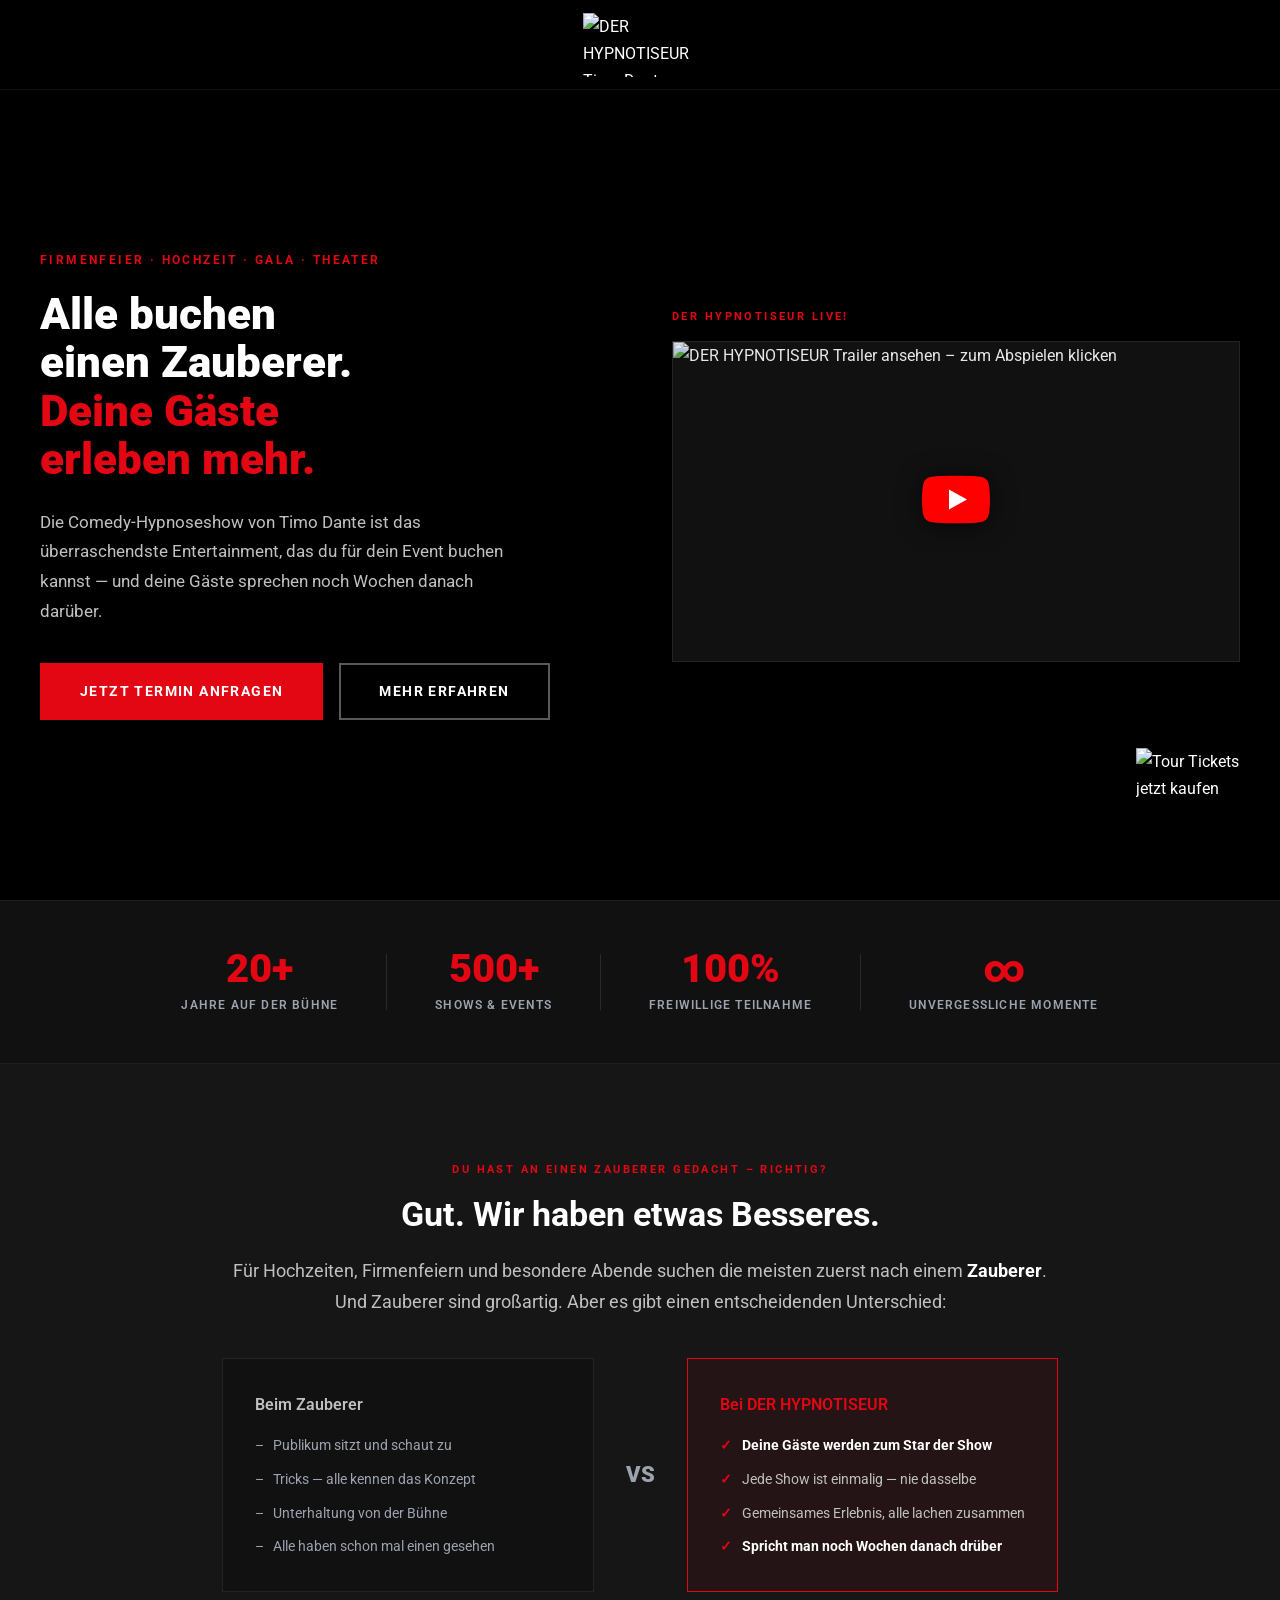
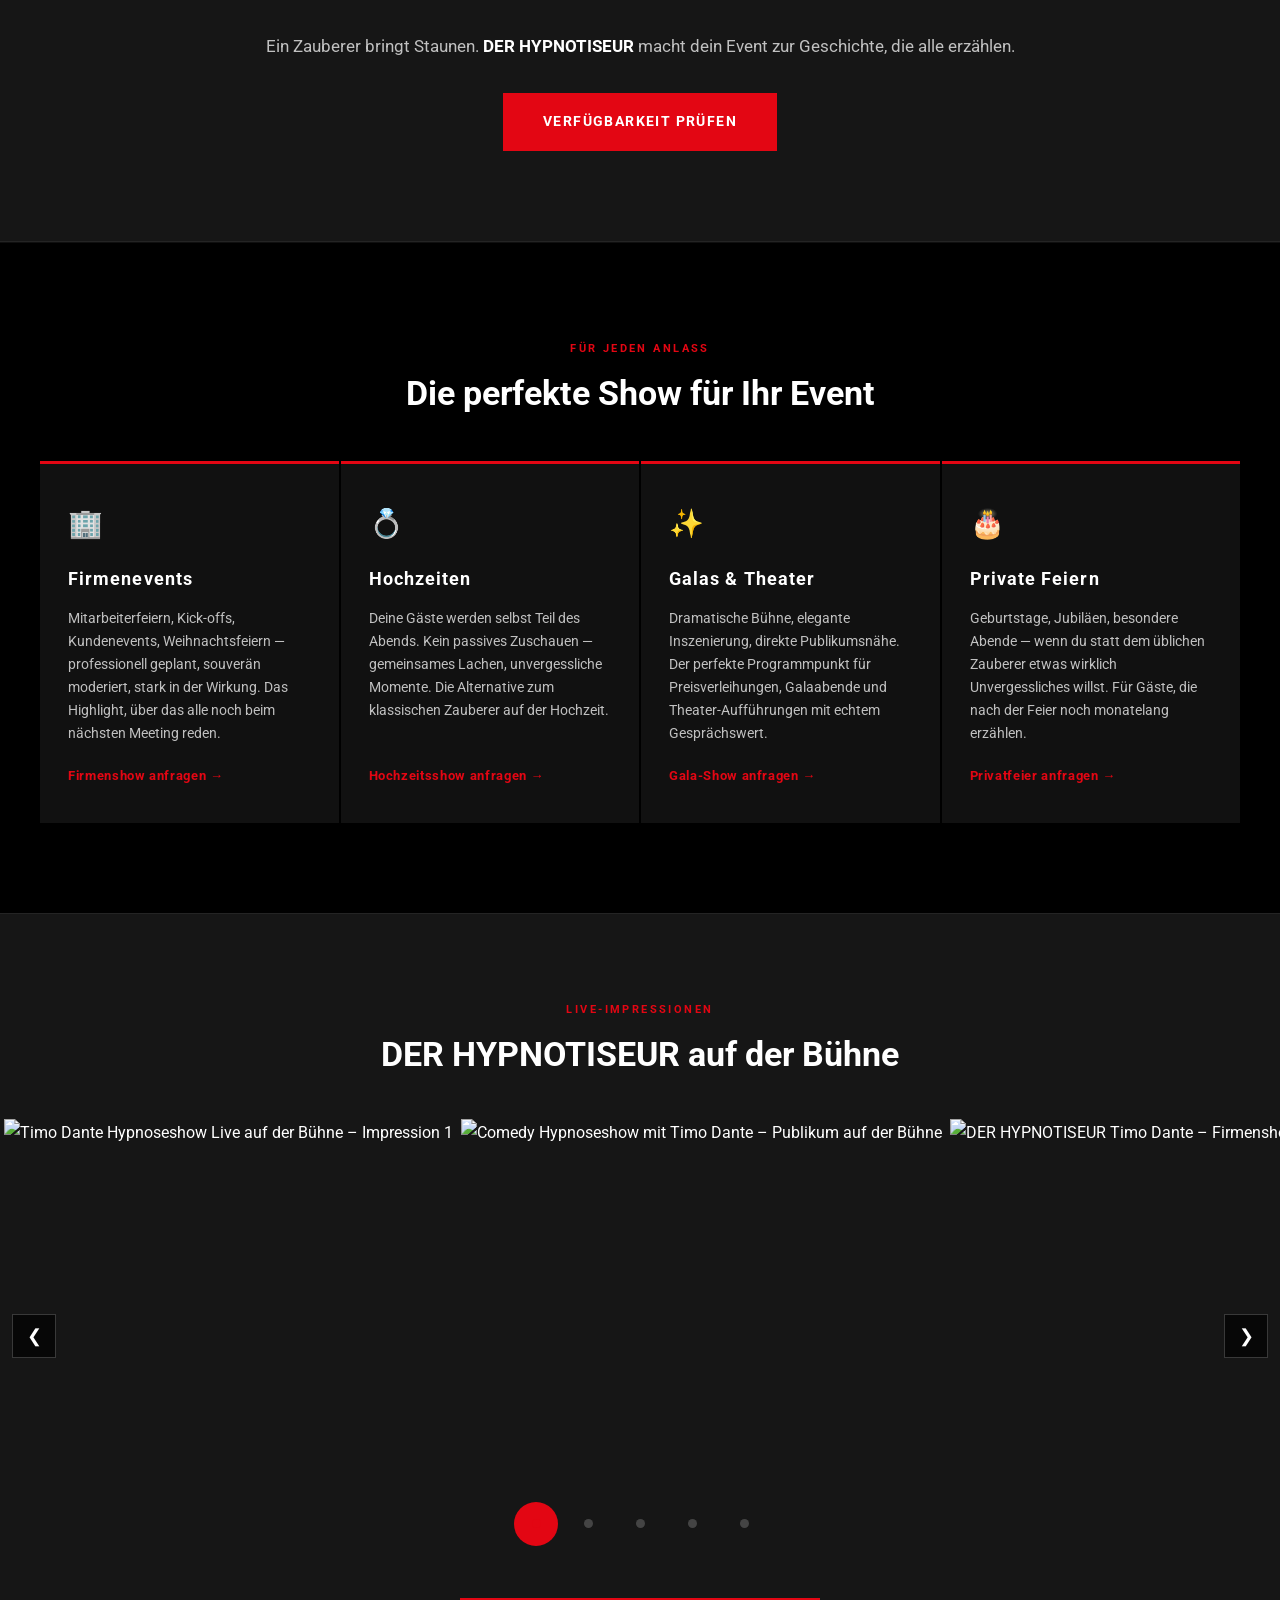
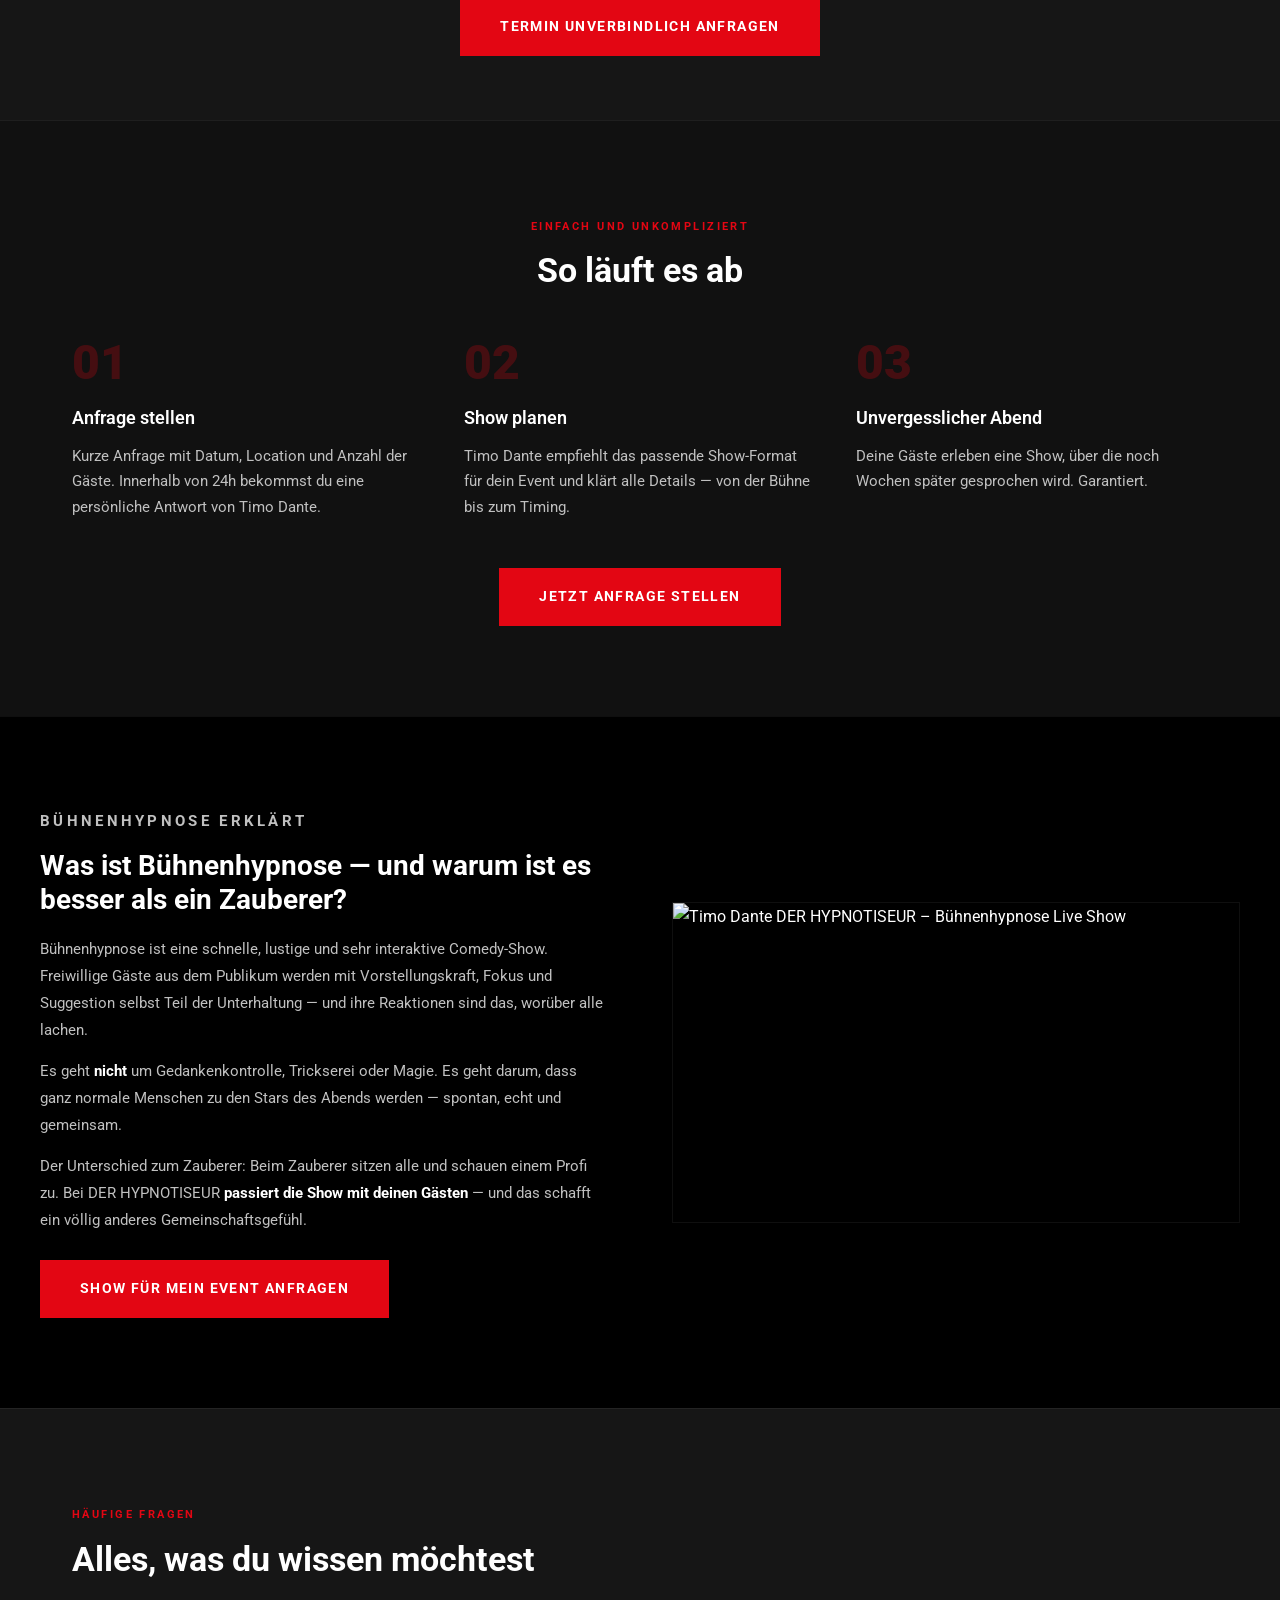
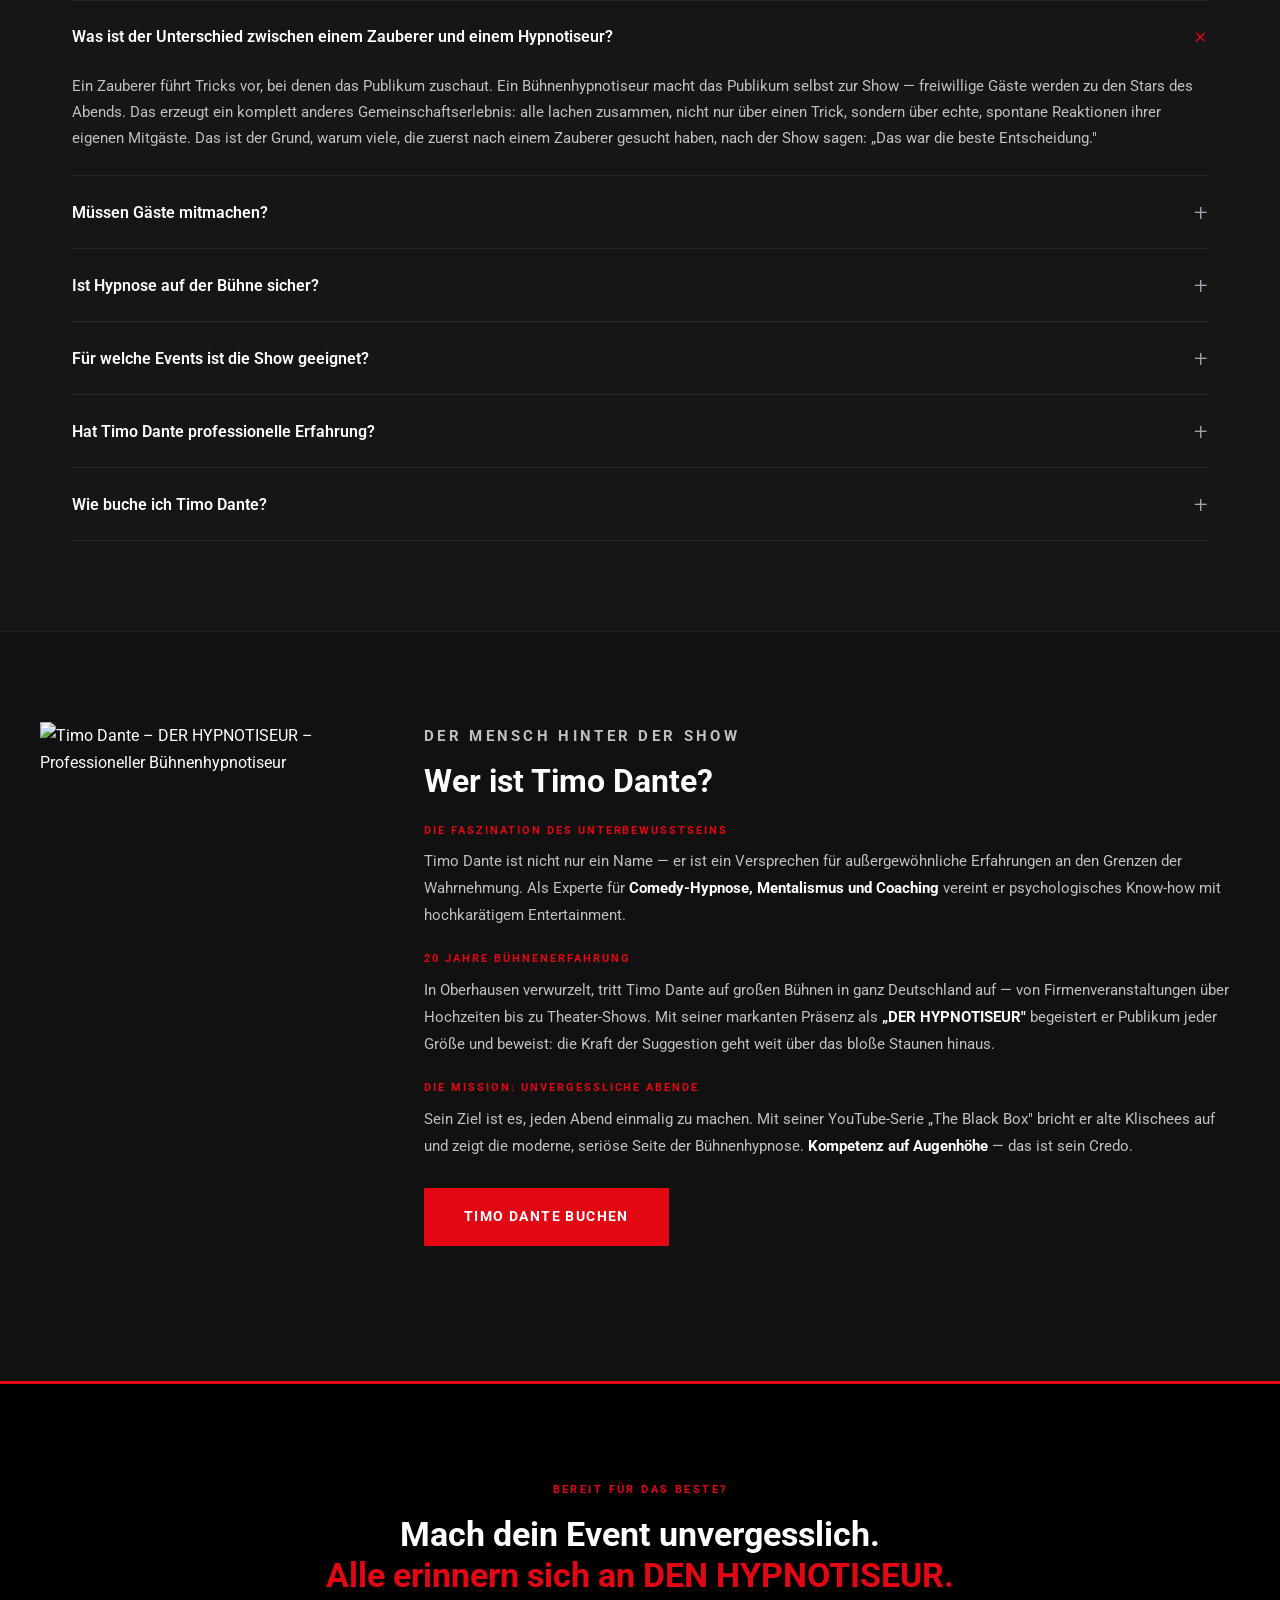
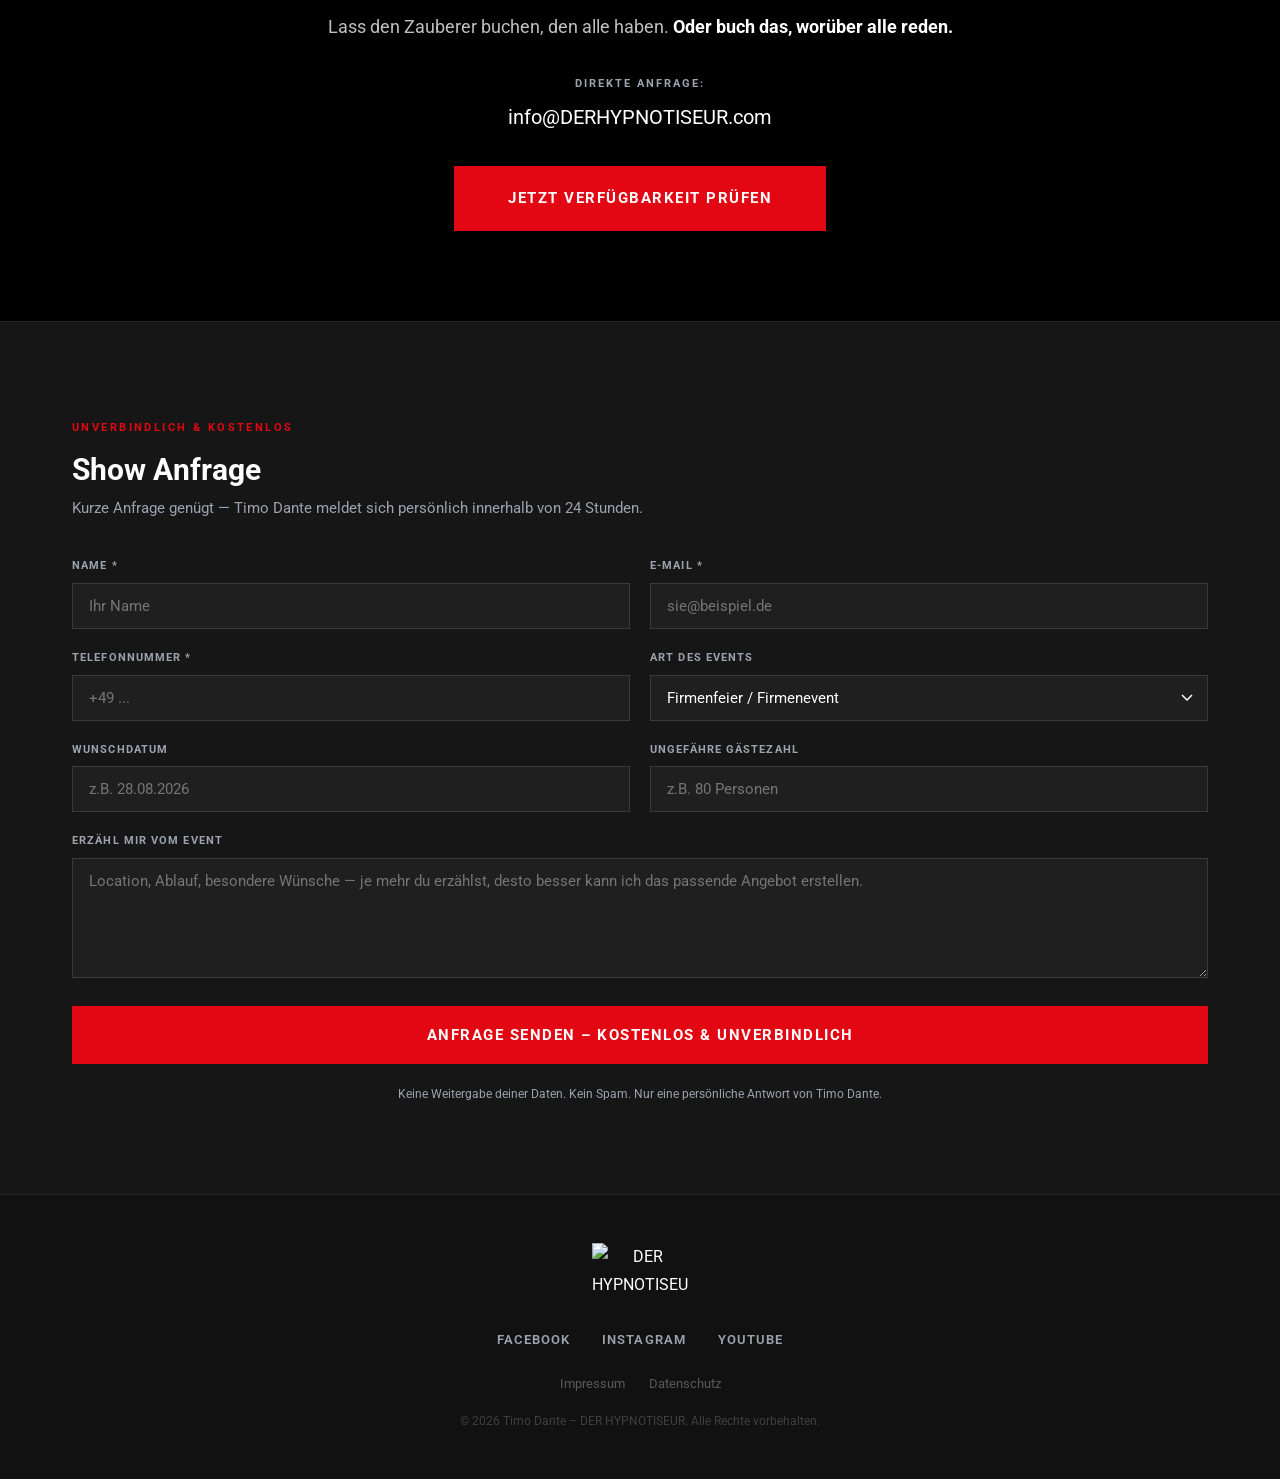
==== index.html @ 72d50819 "PageSpeed: YouTube-Facade, Cache-Headers, Preload LCP-Image - YouTube iframe ersetzt durch Thumbnail" ====
<!DOCTYPE html>
<html lang="de">
<head>
  <meta charset="UTF-8">
  <meta name="viewport" content="width=device-width, initial-scale=1.0">

  <!-- SEO Meta Tags -->
  <title>Zauberer für Firmenfeier & Hochzeit? Erlebe mehr | DER HYPNOTISEUR Timo Dante</title>
  <meta name="description" content="Du suchst einen Zauberer für Firmenfeier, Hochzeit oder Gala? Entdecke die unvergesslichere Alternative: Timo Dante – DER HYPNOTISEUR. Comedy-Hypnoseshow, bei der deine Gäste selbst zum Star werden. Jetzt Termin anfragen!">
  <meta name="keywords" content="Zauberer Firmenfeier, Zauberer Hochzeit, Zauberer buchen, Zauberer NRW, Zauberer Oberhausen, Hypnotiseur buchen, Hypnoseshow, Showkünstler Firmenfeier, Unterhaltung Hochzeit, Comedian Hypnose, Timo Dante, DER HYPNOTISEUR">
  <meta name="robots" content="index, follow">
  <link rel="canonical" href="https://www.derhypnotiseur.com/">

  <!-- Open Graph -->
  <meta property="og:type" content="website">
  <meta property="og:title" content="Du suchst einen Zauberer? Erlebe DEN HYPNOTISEUR | Timo Dante">
  <meta property="og:description" content="Comedy-Hypnoseshow für Firmenevents, Hochzeiten & Galas. Deine Gäste werden zum Star. Jetzt Verfügbarkeit prüfen.">
  <meta property="og:url" content="https://www.derhypnotiseur.com/">
  <meta property="og:image" content="https://derhypnotiseur.com/wp-content/uploads/2026/05/DE_Pressefoto_Querformat_Motiv-03-Credit-_-Michelle-Glorius-1024x576.png">

  <!-- Preload kritische Ressourcen -->
  <link rel="preload" as="image" href="https://derhypnotiseur.com/wp-content/uploads/2026/05/DER-HYPNOTISEUR-NEW-LOGO-2026-300x169.png" fetchpriority="high">
  <link rel="preload" as="image" href="https://img.youtube.com/vi/yMNJNl7Pdgk/maxresdefault.jpg">
  <link rel="dns-prefetch" href="https://img.youtube.com">
  <link rel="dns-prefetch" href="https://derhypnotiseur.com">

  <!-- Fonts: nicht-blockierend laden -->
  <link rel="preconnect" href="https://fonts.googleapis.com">
  <link rel="preconnect" href="https://fonts.gstatic.com" crossorigin>
  <link rel="preload" as="style" href="https://fonts.googleapis.com/css2?family=Roboto:wght@300;400;600;700;900&display=swap" onload="this.onload=null;this.rel='stylesheet'">
  <noscript><link rel="stylesheet" href="https://fonts.googleapis.com/css2?family=Roboto:wght@300;400;600;700;900&display=swap"></noscript>

  <link rel="stylesheet" href="style.css">

  <!-- Structured Data: PerformingArtist + EntertainmentBusiness -->
  <script type="application/ld+json">
  {
    "@context": "https://schema.org",
    "@type": ["PerformingArtist", "EntertainmentBusiness"],
    "name": "Timo Dante – DER HYPNOTISEUR",
    "alternateName": ["DER HYPNOTISEUR", "Timo Dante"],
    "description": "Professioneller Bühnenhypnotiseur und Comedy-Hypnoseshow-Künstler für Firmenfeiern, Hochzeiten, Galas und Theaterauftritte. Die unterhaltsame Alternative zum klassischen Zauberer.",
    "url": "https://www.derhypnotiseur.com",
    "telephone": "",
    "email": "info@derhypnotiseur.com",
    "address": {
      "@type": "PostalAddress",
      "addressLocality": "Oberhausen",
      "addressRegion": "NRW",
      "addressCountry": "DE"
    },
    "areaServed": "DE",
    "sameAs": [
      "https://www.instagram.com/derhypnotiseur_official",
      "https://www.youtube.com/@derhypnotiseur",
      "https://www.facebook.com/share/1GYNEXUfMU/"
    ],
    "hasOfferCatalog": {
      "@type": "OfferCatalog",
      "name": "Hypnoseshow-Angebote",
      "itemListElement": [
        {"@type": "Offer", "itemOffered": {"@type": "Service", "name": "Hypnoseshow Firmenfeier"}},
        {"@type": "Offer", "itemOffered": {"@type": "Service", "name": "Hypnoseshow Hochzeit"}},
        {"@type": "Offer", "itemOffered": {"@type": "Service", "name": "Hypnoseshow Gala"}},
        {"@type": "Offer", "itemOffered": {"@type": "Service", "name": "Theater Hypnoseshow"}}
      ]
    }
  }
  </script>
</head>
<body>

  <!-- Tour Ticket Ecke (fest verankert) -->
  <a href="http://comedyhypnoseshow.de" target="_blank" rel="noopener" class="tour-ticket-link" aria-label="Tour Tickets kaufen">
    <img src="https://derhypnotiseur.com/wp-content/uploads/2026/05/DER-HYPNOTISEUR-NEW-LOGO-2026-3-1024x576.png" alt="Tour Tickets jetzt kaufen" class="tour-ticket-img" width="120" height="68">
  </a>

  <!-- NAVIGATION -->
  <nav id="navbar">
    <div class="nav-inner">
      <a href="/" class="nav-logo-link" aria-label="DER HYPNOTISEUR – Startseite">
        <img src="https://derhypnotiseur.com/wp-content/uploads/2026/05/DER-HYPNOTISEUR-NEW-LOGO-2026-300x169.png" alt="DER HYPNOTISEUR Timo Dante Logo" class="nav-logo" width="300" height="169" fetchpriority="high">
      </a>
    </div>
  </nav>

  <main>
  <!-- ============================================================
       HERO: Text links, Video rechts
  ============================================================ -->
  <section id="hero" aria-label="Willkommen">
    <div class="hero-inner">
      <div class="hero-text-col">
        <p class="hero-eyebrow">Firmenfeier · Hochzeit · Gala · Theater</p>
        <h1>Alle buchen<br>einen Zauberer.<br><span class="red">Deine Gäste<br>erleben mehr.</span></h1>
        <p class="hero-text">Die Comedy-Hypnoseshow von Timo Dante ist das überraschendste Entertainment, das du für dein Event buchen kannst — und deine Gäste sprechen noch Wochen danach darüber.</p>
        <div class="hero-ctas">
          <a href="#formular" class="btn btn-primary">Jetzt Termin anfragen</a>
          <a href="#warum" class="btn btn-ghost">Mehr erfahren</a>
        </div>
      </div>
      <div class="hero-video-col">
        <p class="section-label">DER HYPNOTISEUR LIVE!</p>
        <div class="video-wrapper yt-facade" data-videoid="yMNJNl7Pdgk">
          <img
            src="https://img.youtube.com/vi/yMNJNl7Pdgk/maxresdefault.jpg"
            alt="DER HYPNOTISEUR Trailer ansehen – zum Abspielen klicken"
            width="1280" height="720"
            loading="eager"
            fetchpriority="high"
          >
          <button class="yt-play-btn" aria-label="Video abspielen">
            <svg viewBox="0 0 68 48" width="68" height="48" aria-hidden="true"><path d="M66.5 7.7c-.8-2.9-3.2-5.2-6.1-5.9C55.1 0 34 0 34 0S12.9 0 7.6 1.8C4.7 2.6 2.3 4.9 1.5 7.7 0 13 0 24 0 24s0 11 1.5 16.3c.8 2.9 3.2 5.2 6.1 5.9C12.9 48 34 48 34 48s21.1 0 26.4-1.8c2.9-.8 5.2-3.1 6.1-5.9C68 35 68 24 68 24s0-11-1.5-16.3z" fill="red"/><path d="M45 24 27 14v20" fill="white"/></svg>
          </button>
        </div>
      </div>
    </div>
  </section>

  <!-- ============================================================
       STATS BAR
  ============================================================ -->
  <section id="stats" aria-label="Erfahrung">
    <div class="stats-inner">
      <div class="stat">
        <span class="stat-number">20+</span>
        <span class="stat-label">Jahre auf der Bühne</span>
      </div>
      <div class="stat-divider"></div>
      <div class="stat">
        <span class="stat-number">500+</span>
        <span class="stat-label">Shows &amp; Events</span>
      </div>
      <div class="stat-divider"></div>
      <div class="stat">
        <span class="stat-number">100%</span>
        <span class="stat-label">Freiwillige Teilnahme</span>
      </div>
      <div class="stat-divider"></div>
      <div class="stat">
        <span class="stat-number">∞</span>
        <span class="stat-label">Unvergessliche Momente</span>
      </div>
    </div>
  </section>

  <!-- ============================================================
       DIE PIVOT-SEKTION: Zauberer → Hypnotiseur
  ============================================================ -->
  <section id="warum" aria-labelledby="warum-heading">
    <div class="section-inner text-center">
      <p class="section-label">Du hast an einen Zauberer gedacht – richtig?</p>
      <h2 id="warum-heading">Gut. Wir haben etwas Besseres.</h2>
      <p class="lead">Für Hochzeiten, Firmenfeiern und besondere Abende suchen die meisten zuerst nach einem <strong>Zauberer</strong>. Und Zauberer sind großartig. Aber es gibt einen entscheidenden Unterschied:</p>

      <div class="compare-grid">
        <div class="compare-card compare-other">
          <h3>Beim Zauberer</h3>
          <ul>
            <li>Publikum sitzt und schaut zu</li>
            <li>Tricks — alle kennen das Konzept</li>
            <li>Unterhaltung von der Bühne</li>
            <li>Alle haben schon mal einen gesehen</li>
          </ul>
        </div>
        <div class="compare-vs">VS</div>
        <div class="compare-card compare-us">
          <h3>Bei DER HYPNOTISEUR</h3>
          <ul>
            <li><strong>Deine Gäste werden zum Star der Show</strong></li>
            <li>Jede Show ist einmalig — nie dasselbe</li>
            <li>Gemeinsames Erlebnis, alle lachen zusammen</li>
            <li><strong>Spricht man noch Wochen danach drüber</strong></li>
          </ul>
        </div>
      </div>

      <p class="compare-closing">Ein Zauberer bringt Staunen. <strong>DER HYPNOTISEUR</strong> macht dein Event zur Geschichte, die alle erzählen.</p>
      <a href="#formular" class="btn btn-primary">Verfügbarkeit prüfen</a>
    </div>
  </section>

  <!-- ============================================================
       EVENT TYPES
  ============================================================ -->
  <section id="events" aria-label="Veranstaltungsarten">
    <div class="events-header text-center">
      <p class="section-label">Für jeden Anlass</p>
      <h2>Die perfekte Show für Ihr Event</h2>
    </div>
    <div class="events-grid">
      <div class="event-card">
        <div class="event-icon">🏢</div>
        <h3>Firmenevents</h3>
        <p>Mitarbeiterfeiern, Kick-offs, Kundenevents, Weihnachtsfeiern — professionell geplant, souverän moderiert, stark in der Wirkung. Das Highlight, über das alle noch beim nächsten Meeting reden.</p>
        <a href="#formular" class="event-cta">Firmenshow anfragen →</a>
      </div>
      <div class="event-card">
        <div class="event-icon">💍</div>
        <h3>Hochzeiten</h3>
        <p>Deine Gäste werden selbst Teil des Abends. Kein passives Zuschauen — gemeinsames Lachen, unvergessliche Momente. Die Alternative zum klassischen Zauberer auf der Hochzeit.</p>
        <a href="#formular" class="event-cta">Hochzeitsshow anfragen →</a>
      </div>
      <div class="event-card">
        <div class="event-icon">✨</div>
        <h3>Galas &amp; Theater</h3>
        <p>Dramatische Bühne, elegante Inszenierung, direkte Publikumsnähe. Der perfekte Programmpunkt für Preisverleihungen, Galaabende und Theater-Aufführungen mit echtem Gesprächswert.</p>
        <a href="#formular" class="event-cta">Gala-Show anfragen →</a>
      </div>
      <div class="event-card">
        <div class="event-icon">🎂</div>
        <h3>Private Feiern</h3>
        <p>Geburtstage, Jubiläen, besondere Abende — wenn du statt dem üblichen Zauberer etwas wirklich Unvergessliches willst. Für Gäste, die nach der Feier noch monatelang erzählen.</p>
        <a href="#formular" class="event-cta">Privatfeier anfragen →</a>
      </div>
    </div>
  </section>

  <!-- ============================================================
       GALLERY CAROUSEL
  ============================================================ -->
  <section id="gallery" aria-label="Impressionen">
    <div class="gallery-header text-center">
      <p class="section-label">Live-Impressionen</p>
      <h2>DER HYPNOTISEUR auf der Bühne</h2>
    </div>
    <div class="carousel" role="region" aria-label="Bild Karussell">
      <div class="carousel-track-wrapper">
        <div class="carousel-track">
          <div class="carousel-slide"><img src="https://derhypnotiseur.com/wp-content/uploads/2026/05/1-300x224.png" alt="Timo Dante Hypnoseshow Live auf der Bühne – Impression 1" loading="lazy" width="300" height="224"></div>
          <div class="carousel-slide"><img src="https://derhypnotiseur.com/wp-content/uploads/2026/05/2-300x224.png" alt="Comedy Hypnoseshow mit Timo Dante – Publikum auf der Bühne" loading="lazy" width="300" height="224"></div>
          <div class="carousel-slide"><img src="https://derhypnotiseur.com/wp-content/uploads/2026/05/3-300x224.png" alt="DER HYPNOTISEUR Timo Dante – Firmenshow Live" loading="lazy" width="300" height="224"></div>
          <div class="carousel-slide"><img src="https://derhypnotiseur.com/wp-content/uploads/2026/05/4-300x224.png" alt="Hypnoseshow Publikumsreaktion – Gäste als Stars" loading="lazy" width="300" height="224"></div>
          <div class="carousel-slide"><img src="https://derhypnotiseur.com/wp-content/uploads/2026/05/5-300x224.png" alt="Timo Dante Bühnenhypnose – Comedy Entertainment" loading="lazy" width="300" height="224"></div>
        </div>
      </div>
      <button class="carousel-btn prev" aria-label="Vorheriges Bild">&#10094;</button>
      <button class="carousel-btn next" aria-label="Nächstes Bild">&#10095;</button>
      <div class="carousel-dots" role="tablist">
        <button class="dot active" role="tab" aria-label="Bild 1"></button>
        <button class="dot" role="tab" aria-label="Bild 2"></button>
        <button class="dot" role="tab" aria-label="Bild 3"></button>
        <button class="dot" role="tab" aria-label="Bild 4"></button>
        <button class="dot" role="tab" aria-label="Bild 5"></button>
      </div>
    </div>
    <div class="section-cta">
      <a href="#formular" class="btn btn-primary">Termin unverbindlich anfragen</a>
    </div>
  </section>

  <!-- ============================================================
       WIE ES FUNKTIONIERT
  ============================================================ -->
  <section id="ablauf" aria-labelledby="ablauf-heading">
    <div class="section-inner text-center">
      <p class="section-label">Einfach und unkompliziert</p>
      <h2 id="ablauf-heading">So läuft es ab</h2>
      <div class="steps-grid">
        <div class="step">
          <div class="step-number">01</div>
          <h3>Anfrage stellen</h3>
          <p>Kurze Anfrage mit Datum, Location und Anzahl der Gäste. Innerhalb von 24h bekommst du eine persönliche Antwort von Timo Dante.</p>
        </div>
        <div class="step">
          <div class="step-number">02</div>
          <h3>Show planen</h3>
          <p>Timo Dante empfiehlt das passende Show-Format für dein Event und klärt alle Details — von der Bühne bis zum Timing.</p>
        </div>
        <div class="step">
          <div class="step-number">03</div>
          <h3>Unvergesslicher Abend</h3>
          <p>Deine Gäste erleben eine Show, über die noch Wochen später gesprochen wird. Garantiert.</p>
        </div>
      </div>
      <a href="#formular" class="btn btn-primary">Jetzt Anfrage stellen</a>
    </div>
  </section>

  <!-- ============================================================
       WAS IST BÜHNENHYPNOSE
  ============================================================ -->
  <section id="was-ist" aria-labelledby="was-ist-heading">
    <div class="was-ist-inner">
      <div class="was-ist-text">
        <p class="section-label">Bühnenhypnose erklärt</p>
        <h2 id="was-ist-heading">Was ist Bühnenhypnose — und warum ist es besser als ein Zauberer?</h2>
        <p>Bühnenhypnose ist eine schnelle, lustige und sehr interaktive Comedy-Show. Freiwillige Gäste aus dem Publikum werden mit Vorstellungskraft, Fokus und Suggestion selbst Teil der Unterhaltung — und ihre Reaktionen sind das, worüber alle lachen.</p>
        <p>Es geht <strong>nicht</strong> um Gedankenkontrolle, Trickserei oder Magie. Es geht darum, dass ganz normale Menschen zu den Stars des Abends werden — spontan, echt und gemeinsam.</p>
        <p>Der Unterschied zum Zauberer: Beim Zauberer sitzen alle und schauen einem Profi zu. Bei DER HYPNOTISEUR <strong>passiert die Show mit deinen Gästen</strong> — und das schafft ein völlig anderes Gemeinschaftsgefühl.</p>
        <a href="#formular" class="btn btn-primary">Show für mein Event anfragen</a>
      </div>
      <div class="was-ist-image">
        <img
          src="https://derhypnotiseur.com/wp-content/uploads/2026/05/DE_Pressefoto_Querformat_Motiv-03-Credit-_-Michelle-Glorius-1024x576.png"
          alt="Timo Dante DER HYPNOTISEUR – Bühnenhypnose Live Show"
          loading="lazy"
          width="1024" height="576"
        >
      </div>
    </div>
  </section>

  <!-- ============================================================
       FAQ
  ============================================================ -->
  <section id="faq" aria-labelledby="faq-heading">
    <div class="section-inner">
      <p class="section-label">Häufige Fragen</p>
      <h2 id="faq-heading">Alles, was du wissen möchtest</h2>
      <div class="accordion" role="list">

        <div class="accordion-item" role="listitem" itemscope itemprop="mainEntity" itemtype="https://schema.org/Question">
          <button class="accordion-trigger" aria-expanded="true" itemprop="name">
            <span>Was ist der Unterschied zwischen einem Zauberer und einem Hypnotiseur?</span>
            <span class="accordion-icon">+</span>
          </button>
          <div class="accordion-content open" itemscope itemprop="acceptedAnswer" itemtype="https://schema.org/Answer">
            <p itemprop="text">Ein Zauberer führt Tricks vor, bei denen das Publikum zuschaut. Ein Bühnenhypnotiseur macht das Publikum selbst zur Show — freiwillige Gäste werden zu den Stars des Abends. Das erzeugt ein komplett anderes Gemeinschaftserlebnis: alle lachen zusammen, nicht nur über einen Trick, sondern über echte, spontane Reaktionen ihrer eigenen Mitgäste. Das ist der Grund, warum viele, die zuerst nach einem Zauberer gesucht haben, nach der Show sagen: „Das war die beste Entscheidung."</p>
          </div>
        </div>

        <div class="accordion-item" role="listitem" itemscope itemprop="mainEntity" itemtype="https://schema.org/Question">
          <button class="accordion-trigger" aria-expanded="false" itemprop="name">
            <span>Müssen Gäste mitmachen?</span>
            <span class="accordion-icon">+</span>
          </button>
          <div class="accordion-content" itemscope itemprop="acceptedAnswer" itemtype="https://schema.org/Answer">
            <p itemprop="text">Nein. Die Teilnahme ist immer freiwillig. Gäste können die Show entspannt von ihren Plätzen genießen — nur wer wirklich möchte, kommt auf die Bühne. Niemand wird gezwungen oder bloßgestellt. Timo Dantes Ansatz basiert auf Einverständnis, Vertrauen und gutmütigem Humor.</p>
          </div>
        </div>

        <div class="accordion-item" role="listitem" itemscope itemprop="mainEntity" itemtype="https://schema.org/Question">
          <button class="accordion-trigger" aria-expanded="false" itemprop="name">
            <span>Ist Hypnose auf der Bühne sicher?</span>
            <span class="accordion-icon">+</span>
          </button>
          <div class="accordion-content" itemscope itemprop="acceptedAnswer" itemtype="https://schema.org/Answer">
            <p itemprop="text">Ja. Bühnenhypnose ist kein Instrument zur Gedankenkontrolle. Niemand macht etwas, das seinen Werten widerspricht. Timo Dante arbeitet seit über zwei Jahrzehnten professionell in diesem Bereich und ist Teil internationaler Bühnenhypnose-Netzwerke. Die Show ist zu 100 % auf Spaß, Sicherheit und positive Erlebnisse ausgerichtet.</p>
          </div>
        </div>

        <div class="accordion-item" role="listitem" itemscope itemprop="mainEntity" itemtype="https://schema.org/Question">
          <button class="accordion-trigger" aria-expanded="false" itemprop="name">
            <span>Für welche Events ist die Show geeignet?</span>
            <span class="accordion-icon">+</span>
          </button>
          <div class="accordion-content" itemscope itemprop="acceptedAnswer" itemtype="https://schema.org/Answer">
            <p itemprop="text">Die Comedy-Hypnoseshow eignet sich für Firmenfeiern, Weihnachtsfeiern, Kick-offs, Hochzeiten, Geburtstage, Galas, Preisverleihungen und Theateraufführungen. Überall dort, wo du statt einem klassischen Zauberer etwas wirklich Einzigartiges möchtest. Empfohlene Mindestgröße: ab ca. 30 Gäste.</p>
          </div>
        </div>

        <div class="accordion-item" role="listitem" itemscope itemprop="mainEntity" itemtype="https://schema.org/Question">
          <button class="accordion-trigger" aria-expanded="false" itemprop="name">
            <span>Hat Timo Dante professionelle Erfahrung?</span>
            <span class="accordion-icon">+</span>
          </button>
          <div class="accordion-content" itemscope itemprop="acceptedAnswer" itemtype="https://schema.org/Answer">
            <p itemprop="text">Timo Dante steht seit mehr als zwei Jahrzehnten auf der Bühne. Er lernt, unterrichtet und arbeitet innerhalb der Bühnenhypnose-Community, einschließlich internationaler professioneller Netzwerke. Mit über 500 Shows hat er Erfahrung mit Publikumsgrößen von 30 bis zu mehreren hundert Gästen.</p>
          </div>
        </div>

        <div class="accordion-item" role="listitem" itemscope itemprop="mainEntity" itemtype="https://schema.org/Question">
          <button class="accordion-trigger" aria-expanded="false" itemprop="name">
            <span>Wie buche ich Timo Dante?</span>
            <span class="accordion-icon">+</span>
          </button>
          <div class="accordion-content" itemscope itemprop="acceptedAnswer" itemtype="https://schema.org/Answer">
            <p itemprop="text">Einfach das <a href="#formular">Anfrageformular</a> ausfüllen mit Datum, Location und Infos zum Publikum. Timo Dante empfiehlt das passende Show-Format und erstellt ein individuelles Angebot. Die Antwort kommt in der Regel innerhalb von 24 Stunden.</p>
          </div>
        </div>

      </div>
    </div>
  </section>

  <!-- ============================================================
       ÜBER TIMO DANTE
  ============================================================ -->
  <section id="about" aria-labelledby="about-heading">
    <div class="about-inner">
      <div class="about-image">
        <img
          src="https://derhypnotiseur.com/wp-content/uploads/2026/05/DE_Pressefoto_Hochkant_Motiv-02-Credit-_-Michelle-Glorius-576x1024.png"
          alt="Timo Dante – DER HYPNOTISEUR – Professioneller Bühnenhypnotiseur"
          loading="lazy"
          width="576" height="1024"
        >
      </div>
      <div class="about-text">
        <p class="section-label">Der Mensch hinter der Show</p>
        <h2 id="about-heading">Wer ist Timo Dante?</h2>
        <p class="about-subtitle">Die Faszination des Unterbewusstseins</p>
        <p>Timo Dante ist nicht nur ein Name — er ist ein Versprechen für außergewöhnliche Erfahrungen an den Grenzen der Wahrnehmung. Als Experte für <strong>Comedy-Hypnose, Mentalismus und Coaching</strong> vereint er psychologisches Know-how mit hochkarätigem Entertainment.</p>
        <p class="about-subtitle">20 Jahre Bühnenerfahrung</p>
        <p>In Oberhausen verwurzelt, tritt Timo Dante auf großen Bühnen in ganz Deutschland auf — von Firmenveranstaltungen über Hochzeiten bis zu Theater-Shows. Mit seiner markanten Präsenz als <strong>„DER HYPNOTISEUR"</strong> begeistert er Publikum jeder Größe und beweist: die Kraft der Suggestion geht weit über das bloße Staunen hinaus.</p>
        <p class="about-subtitle">Die Mission: unvergessliche Abende</p>
        <p>Sein Ziel ist es, jeden Abend einmalig zu machen. Mit seiner YouTube-Serie „The Black Box" bricht er alte Klischees auf und zeigt die moderne, seriöse Seite der Bühnenhypnose. <strong>Kompetenz auf Augenhöhe</strong> — das ist sein Credo.</p>
        <a href="#formular" class="btn btn-primary">Timo Dante buchen</a>
      </div>
    </div>
  </section>

  <!-- ============================================================
       CTA SEKTION
  ============================================================ -->
  <section id="cta-section" aria-label="Jetzt buchen">
    <div class="section-inner text-center">
      <p class="section-label">Bereit für das Beste?</p>
      <h2>Mach dein Event unvergesslich.<br><span class="red">Alle erinnern sich an DEN HYPNOTISEUR.</span></h2>
      <p class="lead">Lass den Zauberer buchen, den alle haben. <strong>Oder buch das, worüber alle reden.</strong></p>
      <div class="cta-contact">
        <p>Direkte Anfrage:</p>
        <a href="mailto:info@DERHYPNOTISEUR.com" class="contact-email">info@DERHYPNOTISEUR.com</a>
      </div>
      <a href="#formular" class="btn btn-primary btn-large">Jetzt Verfügbarkeit prüfen</a>
    </div>
  </section>

  <!-- ============================================================
       KONTAKTFORMULAR
  ============================================================ -->
  <section id="formular" aria-labelledby="form-heading">
    <div class="section-inner">
      <p class="section-label">Unverbindlich &amp; kostenlos</p>
      <h2 id="form-heading">Show Anfrage</h2>
      <p class="form-subtext">Kurze Anfrage genügt — Timo Dante meldet sich persönlich innerhalb von 24 Stunden.</p>

      <div class="form-success" id="form-success" style="display:none">✓ Vielen Dank! Deine Anfrage wurde gesendet. Timo Dante meldet sich persönlich bei dir.</div>
      <div class="form-error" id="form-error" style="display:none">Es ist ein Fehler aufgetreten. Bitte schreibe direkt an info@DERHYPNOTISEUR.com</div>

      <form action="contact.php" method="POST" class="contact-form">
        <div class="form-row">
          <div class="form-group">
            <label for="name">Name *</label>
            <input type="text" id="name" name="name" placeholder="Ihr Name" required>
          </div>
          <div class="form-group">
            <label for="email">E-Mail *</label>
            <input type="email" id="email" name="email" placeholder="sie@beispiel.de" required>
          </div>
        </div>
        <div class="form-row">
          <div class="form-group">
            <label for="telefon">Telefonnummer *</label>
            <input type="text" id="telefon" name="telefon" placeholder="+49 ..." required>
          </div>
          <div class="form-group">
            <label for="veranstaltung">Art des Events</label>
            <select id="veranstaltung" name="veranstaltung">
              <option value="Firmenfeier">Firmenfeier / Firmenevent</option>
              <option value="Hochzeit">Hochzeit</option>
              <option value="Gala">Gala / Preisverleihung</option>
              <option value="Theater-Show">Theater-Show</option>
              <option value="Geburtstag">Geburtstag / Privatfeier</option>
              <option value="sonstiges">Sonstiges</option>
            </select>
          </div>
        </div>
        <div class="form-row">
          <div class="form-group">
            <label for="datum">Wunschdatum</label>
            <input type="text" id="datum" name="datum" placeholder="z.B. 28.08.2026">
          </div>
          <div class="form-group">
            <label for="gaeste">Ungefähre Gästezahl</label>
            <input type="text" id="gaeste" name="gaeste" placeholder="z.B. 80 Personen">
          </div>
        </div>
        <div class="form-group">
          <label for="nachricht">Erzähl mir vom Event</label>
          <textarea id="nachricht" name="nachricht" rows="4" placeholder="Location, Ablauf, besondere Wünsche — je mehr du erzählst, desto besser kann ich das passende Angebot erstellen."></textarea>
        </div>
        <!-- Honeypot -->
        <input type="text" name="website" style="display:none" tabindex="-1" autocomplete="off">
        <button type="submit" class="btn btn-primary btn-submit">Anfrage senden – kostenlos &amp; unverbindlich</button>
        <p class="form-privacy">Keine Weitergabe deiner Daten. Kein Spam. Nur eine persönliche Antwort von Timo Dante.</p>
      </form>
    </div>
  </section>

  </main>

  <!-- ============================================================
       FOOTER
  ============================================================ -->
  <footer>
    <div class="footer-inner">
      <a href="/" class="footer-logo-link">
        <img src="https://derhypnotiseur.com/wp-content/uploads/2026/05/DER-HYPNOTISEUR-NEW-LOGO-2026-300x169.png" alt="DER HYPNOTISEUR Timo Dante" class="footer-logo" width="300" height="169">
      </a>
      <ul class="social-links">
        <li><a href="https://www.facebook.com/share/1GYNEXUfMU/?mibextid=wwXIfr" target="_blank" rel="noopener noreferrer" aria-label="Facebook">Facebook</a></li>
        <li><a href="https://www.instagram.com/derhypnotiseur_official?igsh=czRnbGZnM3Zwdmtn&utm_source=qr" target="_blank" rel="noopener noreferrer" aria-label="Instagram">Instagram</a></li>
        <li><a href="https://www.youtube.com/@derhypnotiseur" target="_blank" rel="noopener noreferrer" aria-label="YouTube">YouTube</a></li>
      </ul>
      <div class="footer-legal">
        <a href="/impressum.html">Impressum</a>
        <a href="/datenschutz.html">Datenschutz</a>
      </div>
      <p class="footer-copy">© 2026 Timo Dante – DER HYPNOTISEUR. Alle Rechte vorbehalten.</p>
    </div>
  </footer>

  <!-- Back to top -->
  <button id="back-to-top" aria-label="Nach oben scrollen" title="Nach oben">&#8679;</button>

  <script src="script.js"></script>
</body>
</html>
---- style.css ----
/* ============================================================
   DER HYPNOTISEUR – Conversion-optimierte Website
   ============================================================ */

*, *::before, *::after { box-sizing: border-box; margin: 0; padding: 0; }

:root {
  --red:    #e30613;
  --red-dk: #b5000f;
  --black:  #000000;
  --dark:   #0a0a0a;
  --dark2:  #111111;
  --dark3:  #161616;
  --white:  #ffffff;
  --grey:   #c0c0c0;
  --grey2:  #9ca3af;
  --font:   'Roboto', sans-serif;
  --max:    1200px;
  --nav-h:  90px;
}

html { scroll-behavior: smooth; }

body {
  background: var(--black);
  color: var(--white);
  font-family: var(--font);
  font-size: 16px;
  line-height: 1.7;
  -webkit-font-smoothing: antialiased;
}

a { color: inherit; text-decoration: none; }
img { max-width: 100%; height: auto; display: block; }

/* ============================================================ UTILS */
.text-center { text-align: center; }
.red { color: var(--red); }
.lead { font-size: 18px; color: var(--grey); line-height: 1.75; margin-bottom: 20px; }

.section-label {
  display: inline-block;
  font-size: 11px;
  font-weight: 700;
  letter-spacing: 0.22em;
  text-transform: uppercase;
  color: var(--red);
  margin-bottom: 14px;
}

h2 {
  font-size: 34px;
  font-weight: 700;
  color: var(--white);
  line-height: 1.2;
  margin-bottom: 20px;
}

h3 {
  font-size: 20px;
  font-weight: 600;
  color: var(--white);
  margin-bottom: 12px;
}

p {
  color: var(--grey);
  margin-bottom: 16px;
}

strong { color: var(--white); }

.section-inner {
  max-width: var(--max);
  margin: 0 auto;
  padding: 90px 32px;
}

/* ============================================================ BUTTONS */
.btn {
  display: inline-block;
  font-family: var(--font);
  font-size: 14px;
  font-weight: 700;
  letter-spacing: 0.1em;
  text-transform: uppercase;
  padding: 15px 38px;
  border: 2px solid transparent;
  cursor: pointer;
  transition: all 0.2s;
  text-decoration: none;
  white-space: nowrap;
}

.btn-primary {
  background: var(--red);
  color: var(--white);
  border-color: var(--red);
}
.btn-primary:hover {
  background: var(--red-dk);
  border-color: var(--red-dk);
  transform: translateY(-2px);
  box-shadow: 0 8px 24px rgba(227,6,19,0.35);
}

.btn-ghost {
  background: transparent;
  color: var(--white);
  border-color: rgba(255,255,255,0.35);
}
.btn-ghost:hover {
  border-color: var(--white);
  background: rgba(255,255,255,0.06);
}

.btn-large { padding: 18px 52px; font-size: 15px; }
.btn-submit { width: 100%; font-size: 15px; padding: 18px; margin-top: 8px; }

/* ============================================================ TOUR TICKET */
.tour-ticket-link {
  position: fixed;
  bottom: 84px;
  right: 24px;
  z-index: 800;
  display: block;
  transition: transform 0.2s;
}
.tour-ticket-link:hover { transform: scale(1.06); }
.tour-ticket-img {
  width: 120px;
  height: auto;
  filter: drop-shadow(0 4px 14px rgba(0,0,0,0.7));
}

/* ============================================================ NAVBAR */
#navbar {
  position: fixed;
  top: 0; left: 0; right: 0;
  z-index: 999;
  background: rgba(0,0,0,0.94);
  backdrop-filter: blur(8px);
  border-bottom: 1px solid rgba(255,255,255,0.06);
  height: var(--nav-h);
  display: flex;
  align-items: center;
}

.nav-inner {
  width: 100%;
  max-width: var(--max);
  margin: 0 auto;
  padding: 0 32px;
  display: flex;
  align-items: center;
  justify-content: center;
}

.nav-logo { height: 64px; width: auto; }

/* ============================================================ HERO */
#hero {
  background: var(--black);
  min-height: 100vh;
  display: flex;
  align-items: center;
  padding: calc(var(--nav-h) + 40px) 32px 60px;
}

.hero-inner {
  max-width: var(--max);
  margin: 0 auto;
  width: 100%;
  display: grid;
  grid-template-columns: 1fr 1fr;
  gap: 64px;
  align-items: center;
}

.hero-eyebrow {
  font-size: 12px;
  font-weight: 700;
  letter-spacing: 0.2em;
  text-transform: uppercase;
  color: var(--red);
  margin-bottom: 20px;
}

.hero-text-col { display: flex; flex-direction: column; align-items: flex-start; }

#hero h1 {
  font-size: 44px;
  font-weight: 900;
  line-height: 1.1;
  color: var(--white);
  margin-bottom: 24px;
}

.hero-text {
  font-size: 17px;
  color: var(--grey);
  line-height: 1.75;
  margin-bottom: 36px;
  max-width: 480px;
}

.hero-ctas { display: flex; gap: 16px; flex-wrap: wrap; }

.hero-video-col { display: flex; flex-direction: column; gap: 10px; }
.hero-video-col .section-label { margin-bottom: 4px; }

.video-wrapper {
  position: relative;
  padding-bottom: 56.25%;
  height: 0;
  overflow: hidden;
  background: #111;
  border: 1px solid rgba(255,255,255,0.08);
}
.video-wrapper iframe {
  position: absolute;
  top: 0; left: 0;
  width: 100%; height: 100%;
  border: 0;
}

/* YouTube Facade – lädt iframe erst bei Klick */
.yt-facade { cursor: pointer; }
.yt-facade img {
  position: absolute;
  top: 0; left: 0;
  width: 100%; height: 100%;
  object-fit: cover;
  opacity: 0.9;
  transition: opacity 0.2s;
}
.yt-facade:hover img { opacity: 1; }
.yt-play-btn {
  position: absolute;
  top: 50%; left: 50%;
  transform: translate(-50%, -50%);
  background: none;
  border: none;
  cursor: pointer;
  padding: 0;
  filter: drop-shadow(0 2px 12px rgba(0,0,0,0.7));
  transition: transform 0.2s;
  z-index: 2;
}
.yt-facade:hover .yt-play-btn { transform: translate(-50%, -50%) scale(1.12); }

/* ============================================================ STATS */
#stats {
  background: var(--dark2);
  border-top: 1px solid rgba(255,255,255,0.06);
  border-bottom: 1px solid rgba(255,255,255,0.06);
  padding: 0 32px;
}

.stats-inner {
  max-width: var(--max);
  margin: 0 auto;
  display: flex;
  align-items: center;
  justify-content: center;
  gap: 0;
  padding: 48px 0;
}

.stat {
  display: flex;
  flex-direction: column;
  align-items: center;
  padding: 0 48px;
  text-align: center;
}

.stat-number {
  font-size: 40px;
  font-weight: 900;
  color: var(--red);
  line-height: 1;
  margin-bottom: 6px;
}

.stat-label {
  font-size: 12px;
  font-weight: 600;
  letter-spacing: 0.1em;
  text-transform: uppercase;
  color: var(--grey2);
}

.stat-divider {
  width: 1px;
  height: 56px;
  background: rgba(255,255,255,0.1);
  flex-shrink: 0;
}

/* ============================================================ WARUM (PIVOT) */
#warum {
  background: var(--dark3);
  padding: 0;
  border-bottom: 1px solid rgba(255,255,255,0.06);
}

#warum .section-inner {
  max-width: 900px;
}

.compare-grid {
  display: grid;
  grid-template-columns: 1fr auto 1fr;
  gap: 24px;
  align-items: center;
  margin: 40px 0;
  text-align: left;
}

.compare-card {
  padding: 32px;
  border: 1px solid rgba(255,255,255,0.08);
}

.compare-other {
  background: var(--dark2);
  border-color: rgba(255,255,255,0.08);
}

.compare-other h3 { color: var(--grey); font-size: 16px; margin-bottom: 16px; }

.compare-us {
  background: rgba(227,6,19,0.07);
  border-color: var(--red);
}

.compare-us h3 { color: var(--red); font-size: 16px; margin-bottom: 16px; }

.compare-card ul {
  list-style: none;
  display: flex;
  flex-direction: column;
  gap: 10px;
}

.compare-other ul li {
  font-size: 14px;
  color: var(--grey2);
  padding-left: 18px;
  position: relative;
}
.compare-other ul li::before {
  content: '–';
  position: absolute;
  left: 0;
  color: var(--grey2);
}

.compare-us ul li {
  font-size: 14px;
  color: var(--grey);
  padding-left: 22px;
  position: relative;
}
.compare-us ul li::before {
  content: '✓';
  position: absolute;
  left: 0;
  color: var(--red);
  font-weight: 700;
}

.compare-vs {
  font-size: 22px;
  font-weight: 900;
  color: var(--grey2);
  text-align: center;
  padding: 0 8px;
}

.compare-closing {
  font-size: 17px;
  color: var(--grey);
  margin-bottom: 32px;
}

/* ============================================================ EVENTS */
#events {
  background: var(--black);
  padding: 90px 32px;
  border-top: 1px solid rgba(255,255,255,0.06);
}

.events-header {
  max-width: var(--max);
  margin: 0 auto 48px;
}

.events-grid {
  max-width: var(--max);
  margin: 0 auto;
  display: grid;
  grid-template-columns: repeat(4, 1fr);
  gap: 2px;
}

.event-card {
  background: var(--dark2);
  padding: 36px 28px;
  border-top: 3px solid var(--red);
  display: flex;
  flex-direction: column;
}

.event-icon {
  font-size: 28px;
  margin-bottom: 16px;
}

.event-card h3 {
  font-size: 18px;
  font-weight: 700;
  letter-spacing: 0.06em;
  color: var(--white);
  margin-bottom: 12px;
}

.event-card p {
  font-size: 14px;
  color: var(--grey);
  line-height: 1.65;
  flex-grow: 1;
  margin-bottom: 20px;
}

.event-cta {
  font-size: 13px;
  font-weight: 700;
  color: var(--red);
  letter-spacing: 0.05em;
  text-decoration: none;
  transition: color 0.2s;
}
.event-cta:hover { color: var(--white); }

/* ============================================================ GALLERY */
#gallery {
  background: var(--dark3);
  padding: 80px 0 0;
  border-top: 1px solid rgba(255,255,255,0.06);
}

.gallery-header {
  padding: 0 32px;
  margin-bottom: 40px;
}

.carousel { position: relative; }
.carousel-track-wrapper { overflow: hidden; }
.carousel-track { display: flex; transition: transform 0.5s ease; }

.carousel-slide { min-width: calc(100% / 3); padding: 4px; flex-shrink: 0; }
.carousel-slide img { width: 100%; height: auto; display: block; }

.carousel-btn {
  position: absolute;
  top: 50%;
  transform: translateY(-50%);
  background: rgba(0,0,0,0.7);
  color: var(--white);
  border: 1px solid rgba(255,255,255,0.2);
  font-size: 18px;
  width: 44px;
  height: 44px;
  cursor: pointer;
  display: flex;
  align-items: center;
  justify-content: center;
  transition: background 0.2s;
  z-index: 10;
}
.carousel-btn:hover { background: var(--red); border-color: var(--red); }
.carousel-btn.prev { left: 12px; }
.carousel-btn.next { right: 12px; }

.carousel-dots {
  display: flex;
  justify-content: center;
  gap: 8px;
  padding: 20px 0 12px;
}
.dot {
  width: 44px;
  height: 44px;
  border-radius: 50%;
  background: transparent;
  border: none;
  cursor: pointer;
  transition: background 0.2s;
  padding: 0;
  display: flex;
  align-items: center;
  justify-content: center;
  position: relative;
}
.dot::after {
  content: '';
  width: 9px;
  height: 9px;
  border-radius: 50%;
  background: rgba(255,255,255,0.2);
  display: block;
  transition: background 0.2s;
}
.dot.active::after { background: var(--red); }
.dot.active { background: var(--red); }

.section-cta { text-align: center; padding: 40px 32px 64px; }

/* ============================================================ ABLAUF */
#ablauf {
  background: var(--dark2);
  border-top: 1px solid rgba(255,255,255,0.06);
}

.steps-grid {
  display: grid;
  grid-template-columns: repeat(3, 1fr);
  gap: 40px;
  margin: 48px 0;
  text-align: left;
}

.step { display: flex; flex-direction: column; }

.step-number {
  font-size: 48px;
  font-weight: 900;
  color: rgba(227,6,19,0.25);
  line-height: 1;
  margin-bottom: 16px;
  font-variant-numeric: tabular-nums;
}

.step h3 { font-size: 18px; color: var(--white); margin-bottom: 10px; }
.step p { font-size: 15px; color: var(--grey); line-height: 1.7; margin: 0; }

/* ============================================================ WAS IST */
#was-ist {
  background: var(--black);
  border-top: 1px solid rgba(255,255,255,0.06);
  padding: 90px 32px;
}

.was-ist-inner {
  max-width: var(--max);
  margin: 0 auto;
  display: grid;
  grid-template-columns: 1fr 1fr;
  gap: 64px;
  align-items: center;
}

.was-ist-text h2 { font-size: 28px; margin-bottom: 20px; }
.was-ist-text p { font-size: 15px; color: var(--grey); line-height: 1.8; margin-bottom: 14px; }
.was-ist-text .btn { margin-top: 12px; }

.was-ist-image img {
  width: 100%;
  border: 1px solid rgba(255,255,255,0.06);
}

/* ============================================================ FAQ */
#faq {
  background: var(--dark3);
  border-top: 1px solid rgba(255,255,255,0.06);
}

.accordion { border-top: 1px solid rgba(255,255,255,0.08); }
.accordion-item { border-bottom: 1px solid rgba(255,255,255,0.08); }

.accordion-trigger {
  width: 100%;
  background: none;
  border: none;
  color: var(--white);
  font-family: var(--font);
  font-size: 16px;
  font-weight: 600;
  text-align: left;
  padding: 22px 0;
  cursor: pointer;
  display: flex;
  justify-content: space-between;
  align-items: center;
  gap: 16px;
  transition: color 0.2s;
}
.accordion-trigger:hover { color: var(--red); }
.accordion-trigger[aria-expanded="true"] .accordion-icon { transform: rotate(45deg); color: var(--red); }

.accordion-icon {
  font-size: 24px;
  font-weight: 300;
  flex-shrink: 0;
  transition: transform 0.25s, color 0.2s;
  color: var(--grey2);
}

.accordion-content {
  max-height: 0;
  overflow: hidden;
  transition: max-height 0.35s ease, padding 0.35s ease;
}
.accordion-content.open { max-height: 600px; padding-bottom: 24px; }
.accordion-content p { font-size: 15px; color: var(--grey); line-height: 1.75; margin: 0; }
.accordion-content a { color: var(--red); text-decoration: underline; }

/* ============================================================ ABOUT */
#about {
  background: var(--dark2);
  border-top: 1px solid rgba(255,255,255,0.06);
  padding: 90px 32px;
}

.about-inner {
  max-width: var(--max);
  margin: 0 auto;
  display: grid;
  grid-template-columns: 320px 1fr;
  gap: 64px;
  align-items: start;
}

.about-image img { width: 100%; }

.about-text h2 { font-size: 32px; margin-bottom: 20px; }
.about-text p { font-size: 15px; color: var(--grey); line-height: 1.8; margin-bottom: 12px; }
.about-text .btn { margin-top: 16px; }

.about-subtitle {
  font-size: 11px !important;
  font-weight: 700 !important;
  letter-spacing: 0.18em;
  text-transform: uppercase;
  color: var(--red) !important;
  margin-bottom: 8px !important;
  margin-top: 20px;
}

/* ============================================================ CTA SECTION */
#cta-section {
  background: var(--black);
  border-top: 3px solid var(--red);
}

#cta-section h2 { font-size: 34px; margin-bottom: 16px; }

.cta-contact {
  margin: 32px 0;
}
.cta-contact p {
  font-size: 11px;
  font-weight: 700;
  letter-spacing: 0.18em;
  text-transform: uppercase;
  color: var(--grey2);
  margin-bottom: 6px;
}
.contact-email {
  font-size: 20px;
  color: var(--white);
  display: inline-block;
  transition: color 0.2s;
}
.contact-email:hover { color: var(--red); }

/* ============================================================ FORMULAR */
#formular {
  background: var(--dark3);
  border-top: 1px solid rgba(255,255,255,0.06);
}

#formular h2 { font-size: 30px; margin-bottom: 8px; }

.form-subtext {
  font-size: 15px;
  color: var(--grey2);
  margin-bottom: 36px;
}

.contact-form { display: flex; flex-direction: column; gap: 20px; }

.form-row {
  display: grid;
  grid-template-columns: 1fr 1fr;
  gap: 20px;
}

.form-group { display: flex; flex-direction: column; gap: 7px; }

.form-group label {
  font-size: 11px;
  font-weight: 700;
  color: var(--grey2);
  letter-spacing: 0.1em;
  text-transform: uppercase;
}

.form-group input,
.form-group select,
.form-group textarea {
  background: rgba(255,255,255,0.04);
  border: 1px solid rgba(255,255,255,0.12);
  color: var(--white);
  font-family: var(--font);
  font-size: 15px;
  padding: 13px 16px;
  outline: none;
  transition: border-color 0.2s, background 0.2s;
  width: 100%;
  appearance: none;
}
.form-group input:focus,
.form-group select:focus,
.form-group textarea:focus {
  border-color: var(--red);
  background: rgba(255,255,255,0.06);
}
.form-group textarea { resize: vertical; min-height: 120px; }
.form-group select {
  background-image: url("data:image/svg+xml,%3Csvg xmlns='http://www.w3.org/2000/svg' width='12' height='8' viewBox='0 0 12 8'%3E%3Cpath d='M1 1l5 5 5-5' stroke='%23fff' stroke-width='1.5' fill='none'/%3E%3C/svg%3E");
  background-repeat: no-repeat;
  background-position: right 14px center;
  background-color: rgba(255,255,255,0.04);
  padding-right: 40px;
  cursor: pointer;
}
.form-group select option { background: #111; }

.form-privacy {
  font-size: 12px;
  color: var(--grey2);
  text-align: center;
  margin: 0;
}

.form-success {
  background: rgba(22,101,22,0.3);
  border: 1px solid #2d7d2d;
  color: #86efac;
  padding: 16px 20px;
  margin-bottom: 24px;
  font-size: 15px;
}
.form-error {
  background: rgba(127,29,29,0.3);
  border: 1px solid #7f1d1d;
  color: #fca5a5;
  padding: 16px 20px;
  margin-bottom: 24px;
  font-size: 15px;
}

/* ============================================================ FOOTER */
footer {
  background: var(--dark2);
  border-top: 1px solid rgba(255,255,255,0.08);
  padding: 48px 32px;
  text-align: center;
}

.footer-inner { max-width: var(--max); margin: 0 auto; }

.footer-logo { height: 54px; width: auto; margin: 0 auto 28px; }

.social-links {
  list-style: none;
  display: flex;
  justify-content: center;
  gap: 32px;
  margin-bottom: 20px;
}
.social-links a {
  font-size: 13px;
  font-weight: 600;
  color: var(--grey2);
  letter-spacing: 0.08em;
  text-transform: uppercase;
  transition: color 0.2s;
}
.social-links a:hover { color: var(--red); }

.footer-legal {
  display: flex;
  justify-content: center;
  gap: 24px;
  margin-bottom: 16px;
}
.footer-legal a {
  font-size: 13px;
  color: rgba(255,255,255,0.3);
  transition: color 0.2s;
}
.footer-legal a:hover { color: var(--white); }

.footer-copy {
  font-size: 12px;
  color: rgba(255,255,255,0.2);
  margin: 0;
}

/* ============================================================ BACK TO TOP */
#back-to-top {
  position: fixed;
  bottom: 28px;
  right: 24px;
  width: 44px;
  height: 44px;
  background: var(--red);
  color: var(--white);
  border: none;
  font-size: 22px;
  cursor: pointer;
  opacity: 0;
  pointer-events: none;
  transition: opacity 0.3s;
  z-index: 700;
  display: flex;
  align-items: center;
  justify-content: center;
}
#back-to-top.visible { opacity: 1; pointer-events: auto; }
#back-to-top:hover { background: var(--red-dk); }

/* ============================================================ RESPONSIVE */
@media (max-width: 1024px) {
  .events-grid { grid-template-columns: repeat(2, 1fr); }
  h2 { font-size: 28px; }
}

@media (max-width: 900px) {
  :root { --nav-h: 76px; }

  .hero-inner { grid-template-columns: 1fr; gap: 40px; }
  .hero-text-col { align-items: center; text-align: center; }
  #hero h1 { font-size: 32px; }
  .hero-text { max-width: 100%; }
  #hero { padding: calc(var(--nav-h) + 32px) 24px 50px; }

  .was-ist-inner { grid-template-columns: 1fr; gap: 40px; }
  .about-inner { grid-template-columns: 1fr; gap: 40px; }
  .about-image img { max-width: 280px; margin: 0 auto; }

  .steps-grid { grid-template-columns: 1fr; gap: 32px; }
  .compare-grid { grid-template-columns: 1fr; }
  .compare-vs { display: none; }

  .form-row { grid-template-columns: 1fr; }
  .carousel-slide { min-width: 100%; }

  .stats-inner { flex-wrap: wrap; gap: 32px 0; padding: 36px 0; }
  .stat { padding: 0 28px; }
  .stat-divider { display: none; }
}

@media (max-width: 600px) {
  .section-inner { padding: 60px 20px; }
  #events, #was-ist, #about { padding: 60px 20px; }
  h2 { font-size: 24px; }
  #hero h1 { font-size: 26px; }
  .events-grid { grid-template-columns: 1fr; }
  .hero-ctas { flex-direction: column; width: 100%; }
  .hero-ctas .btn { text-align: center; }
  .stat-number { font-size: 32px; }
}
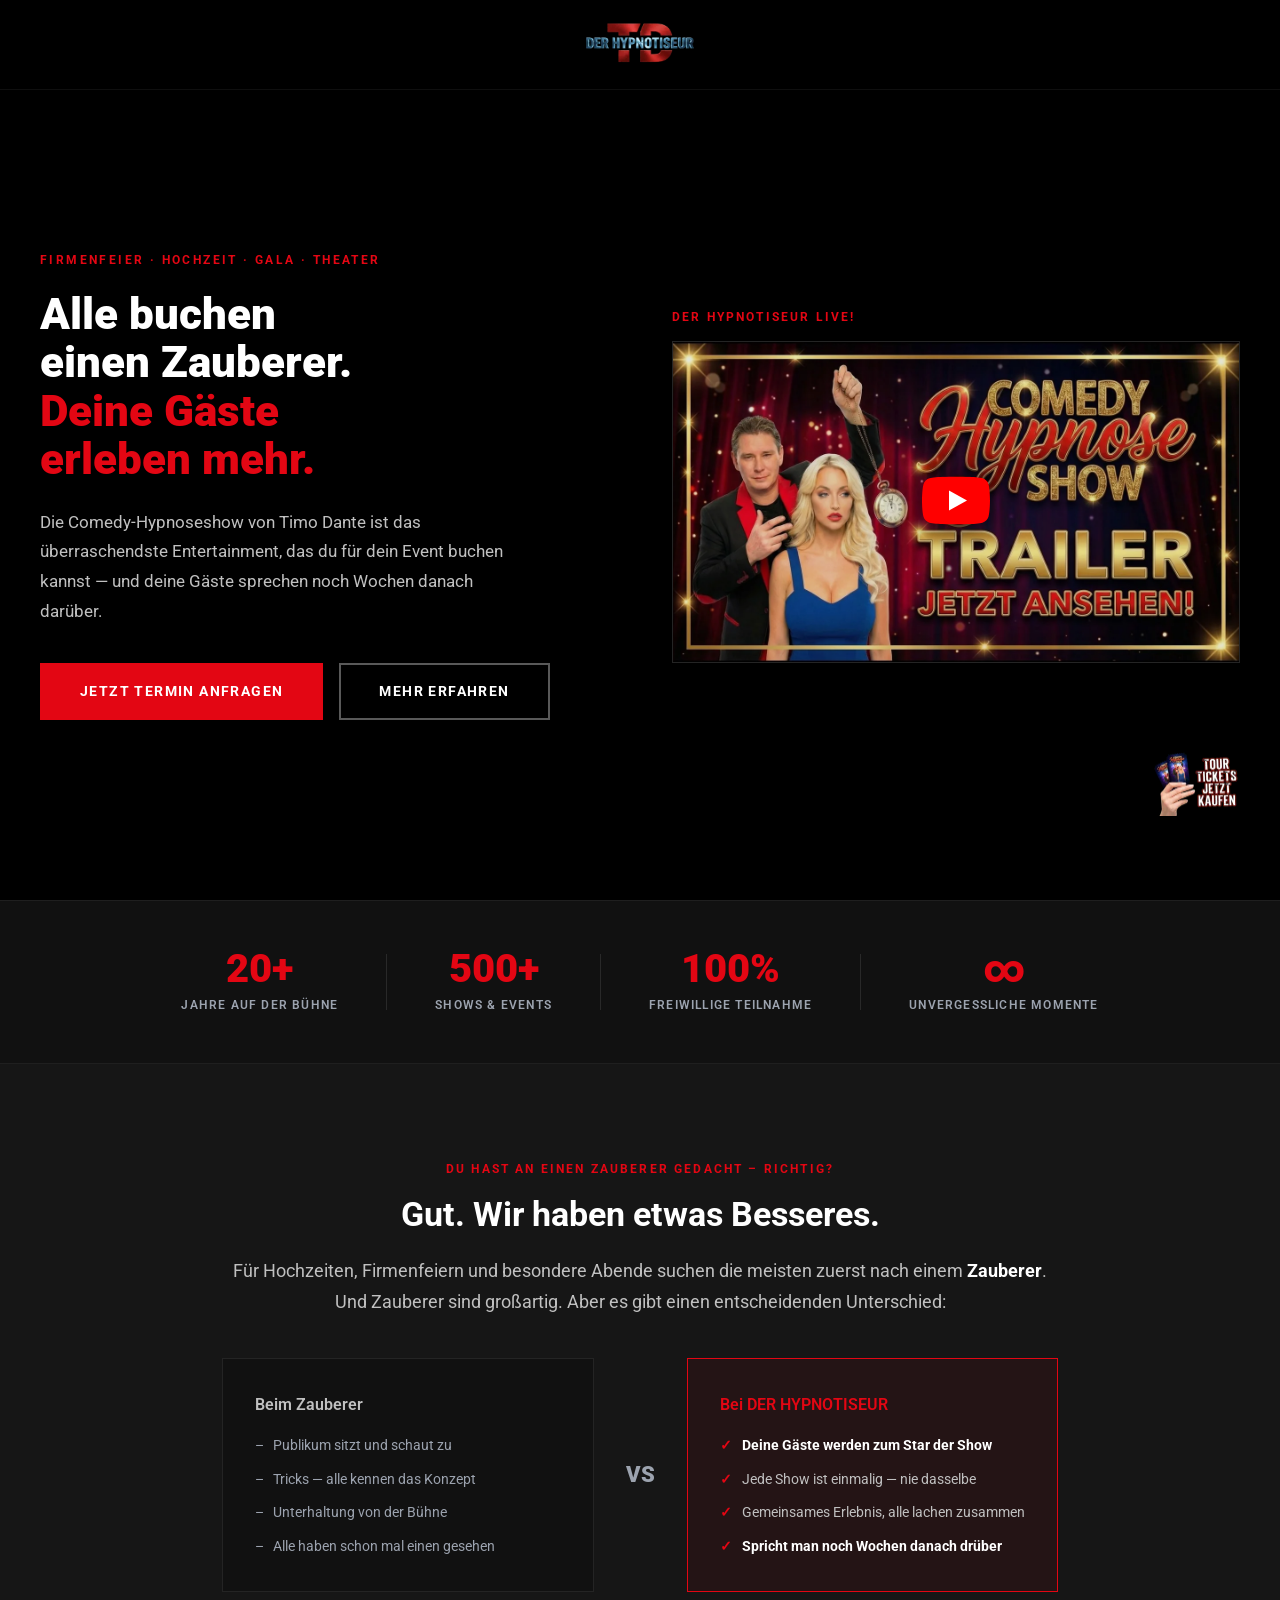
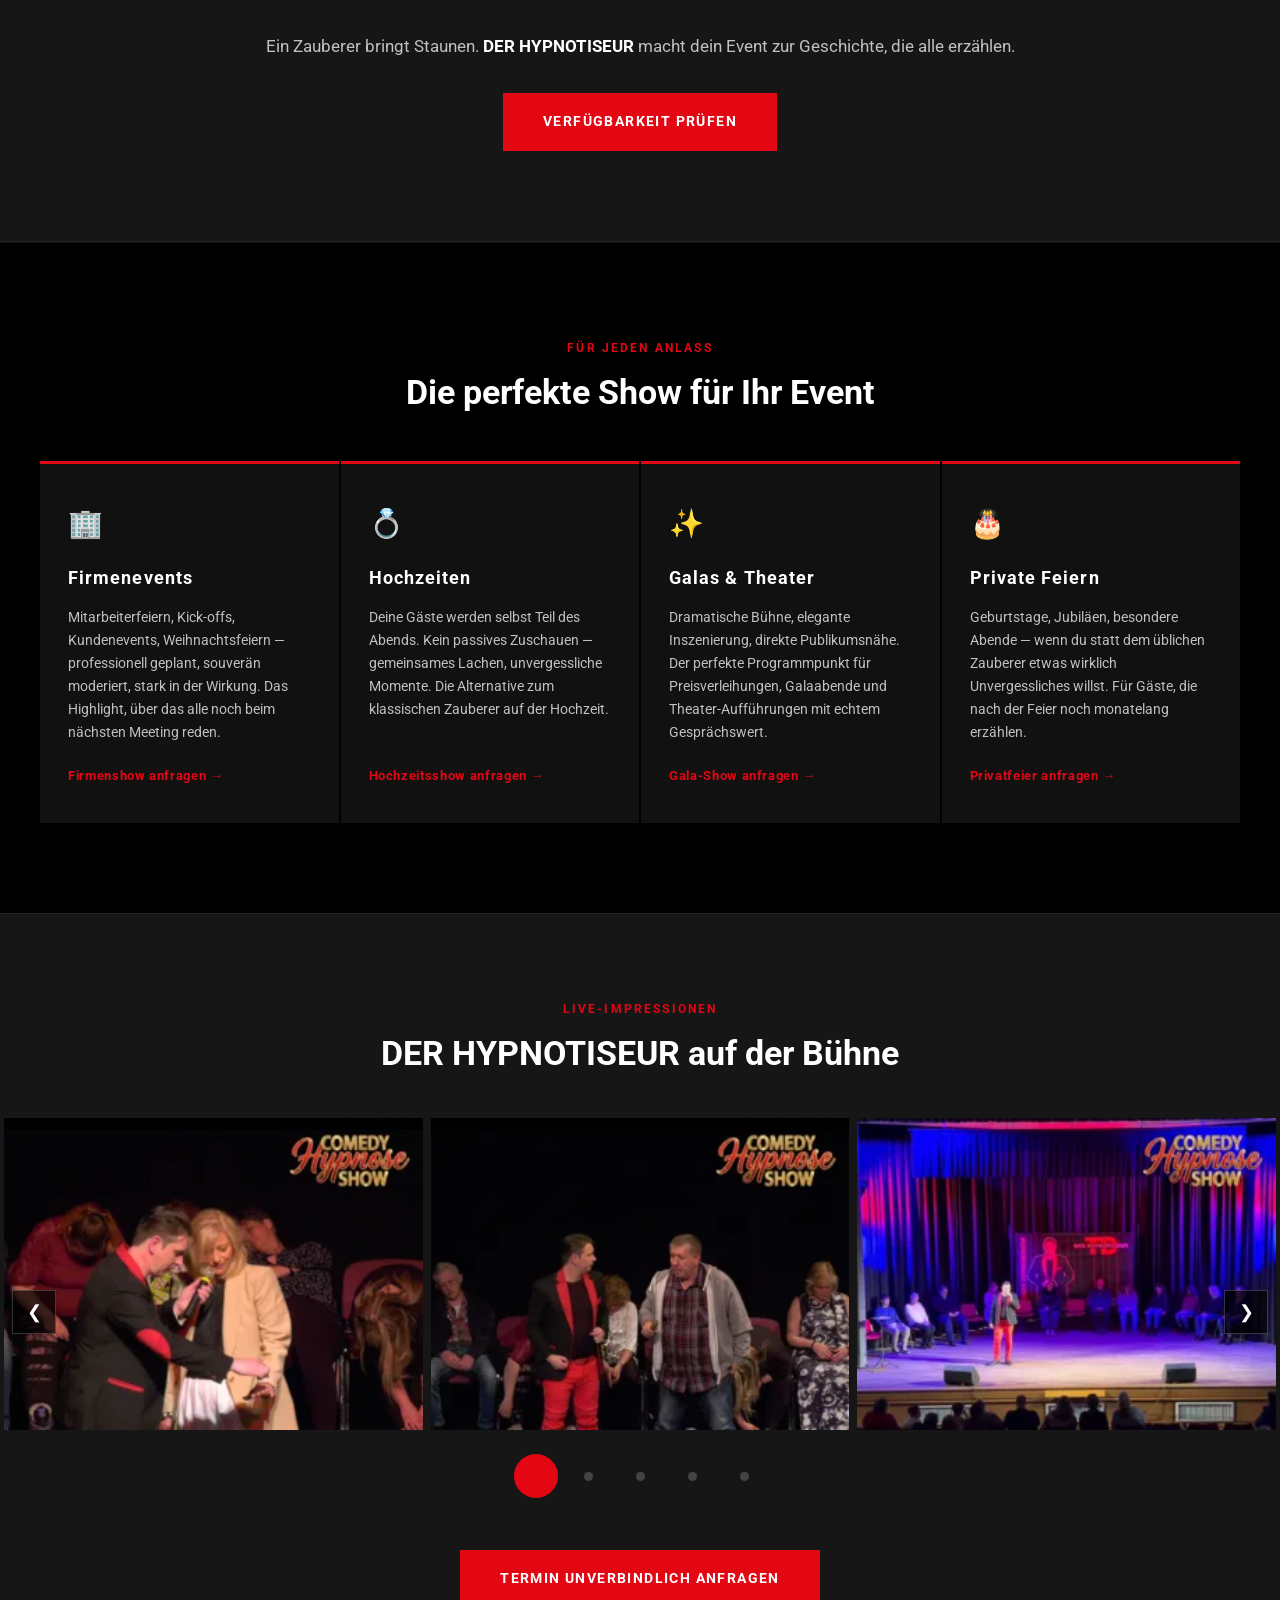
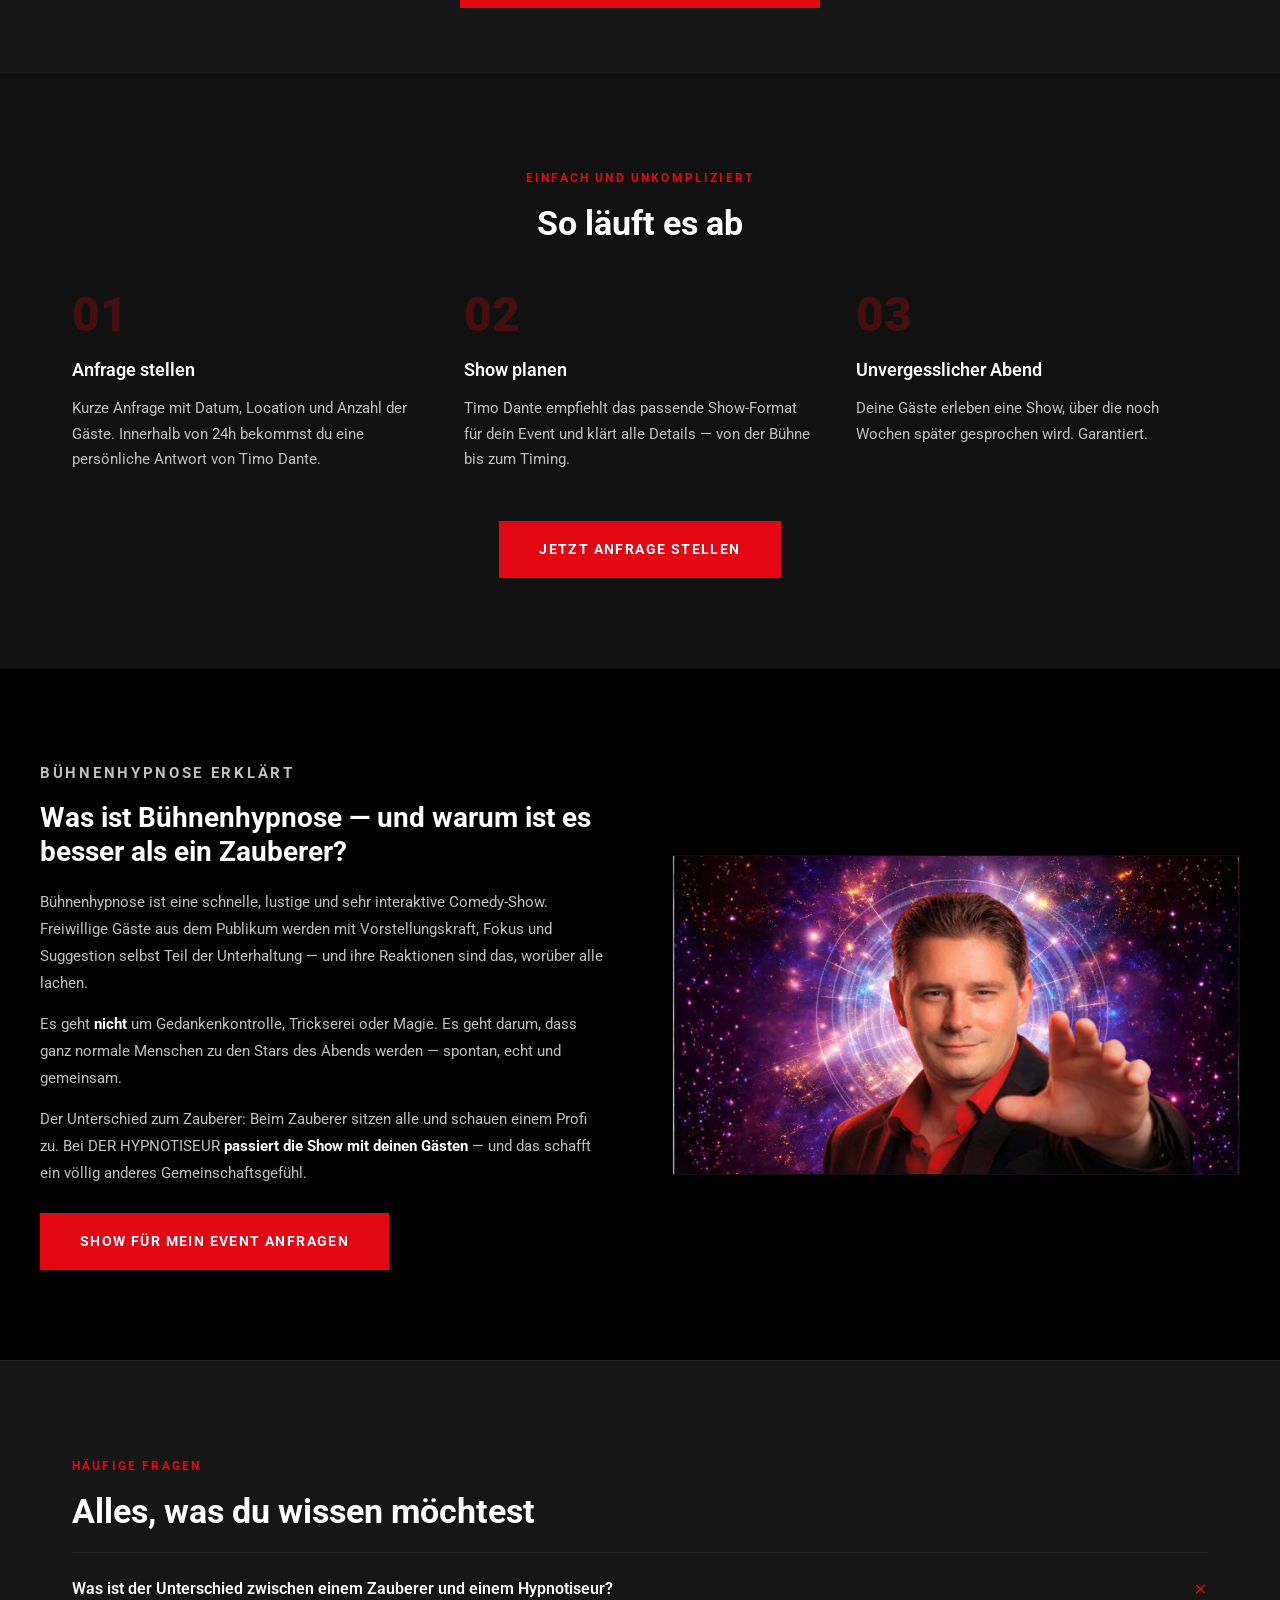
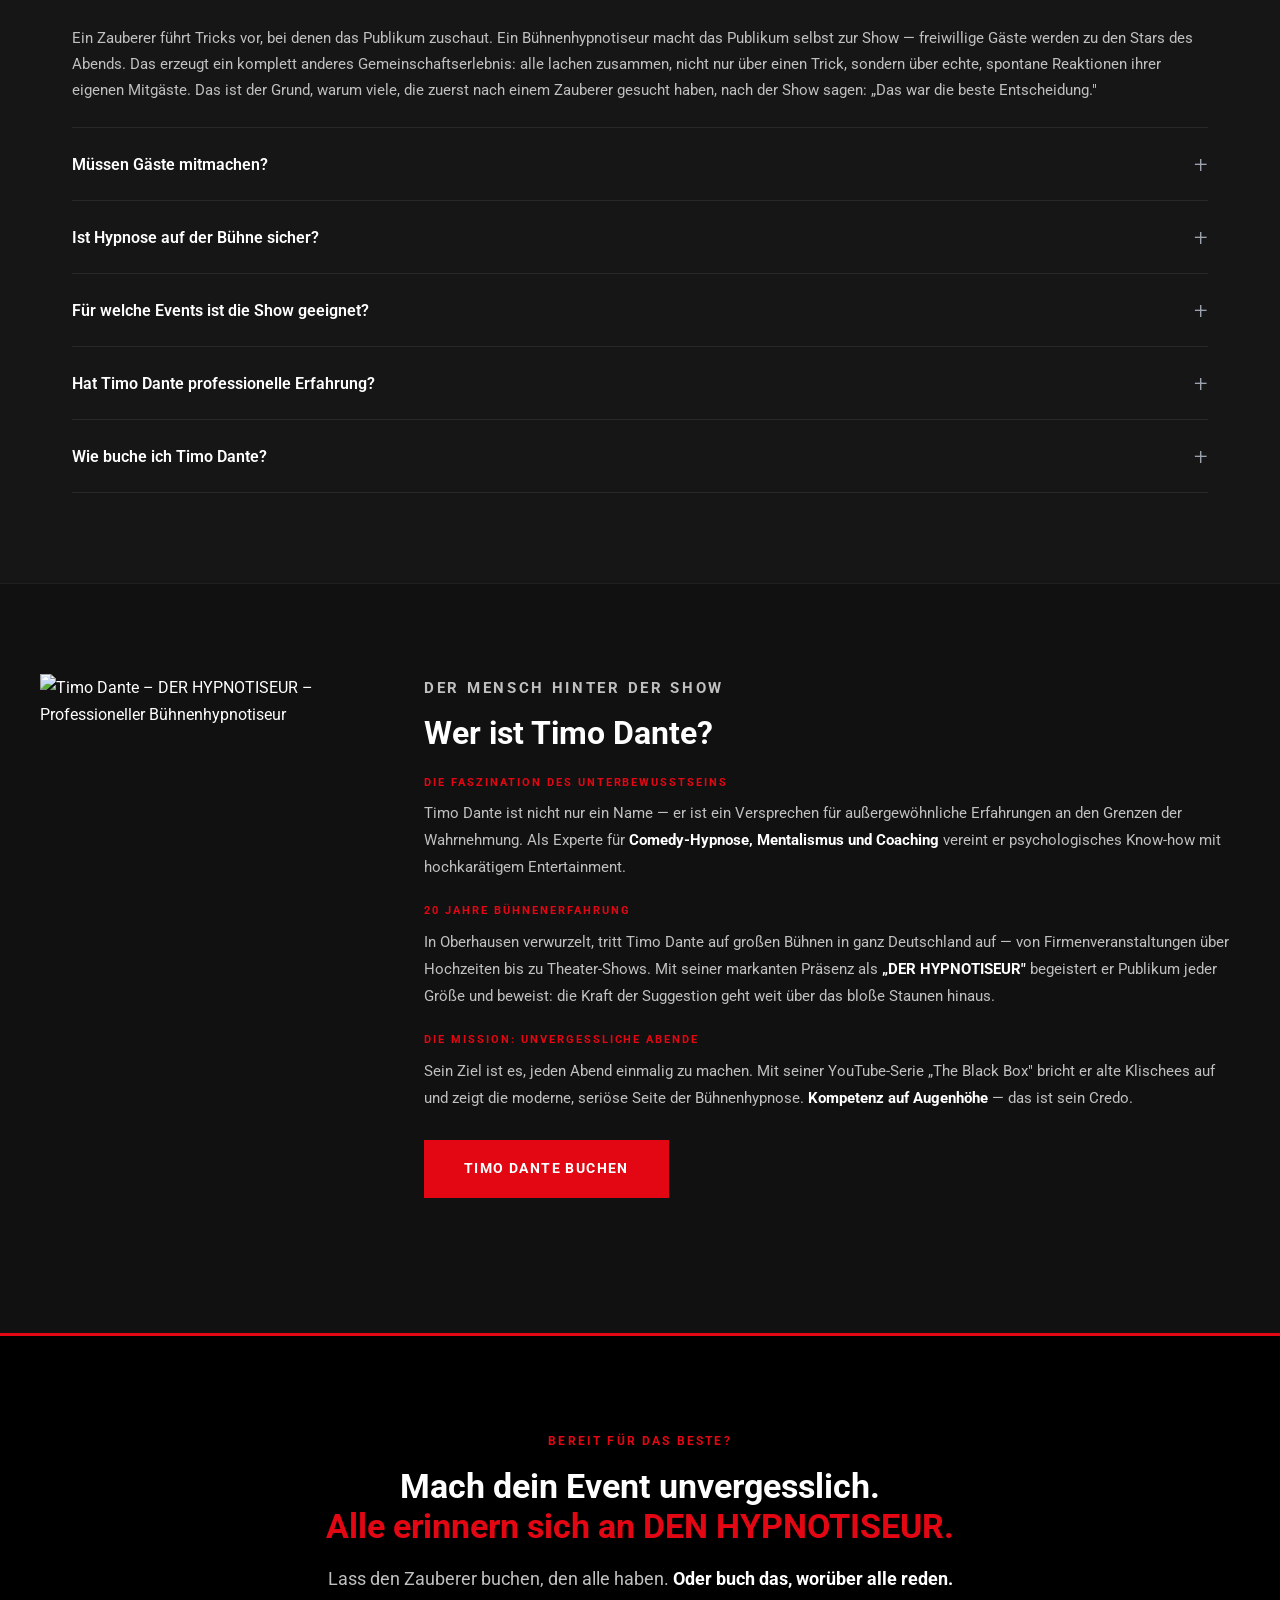
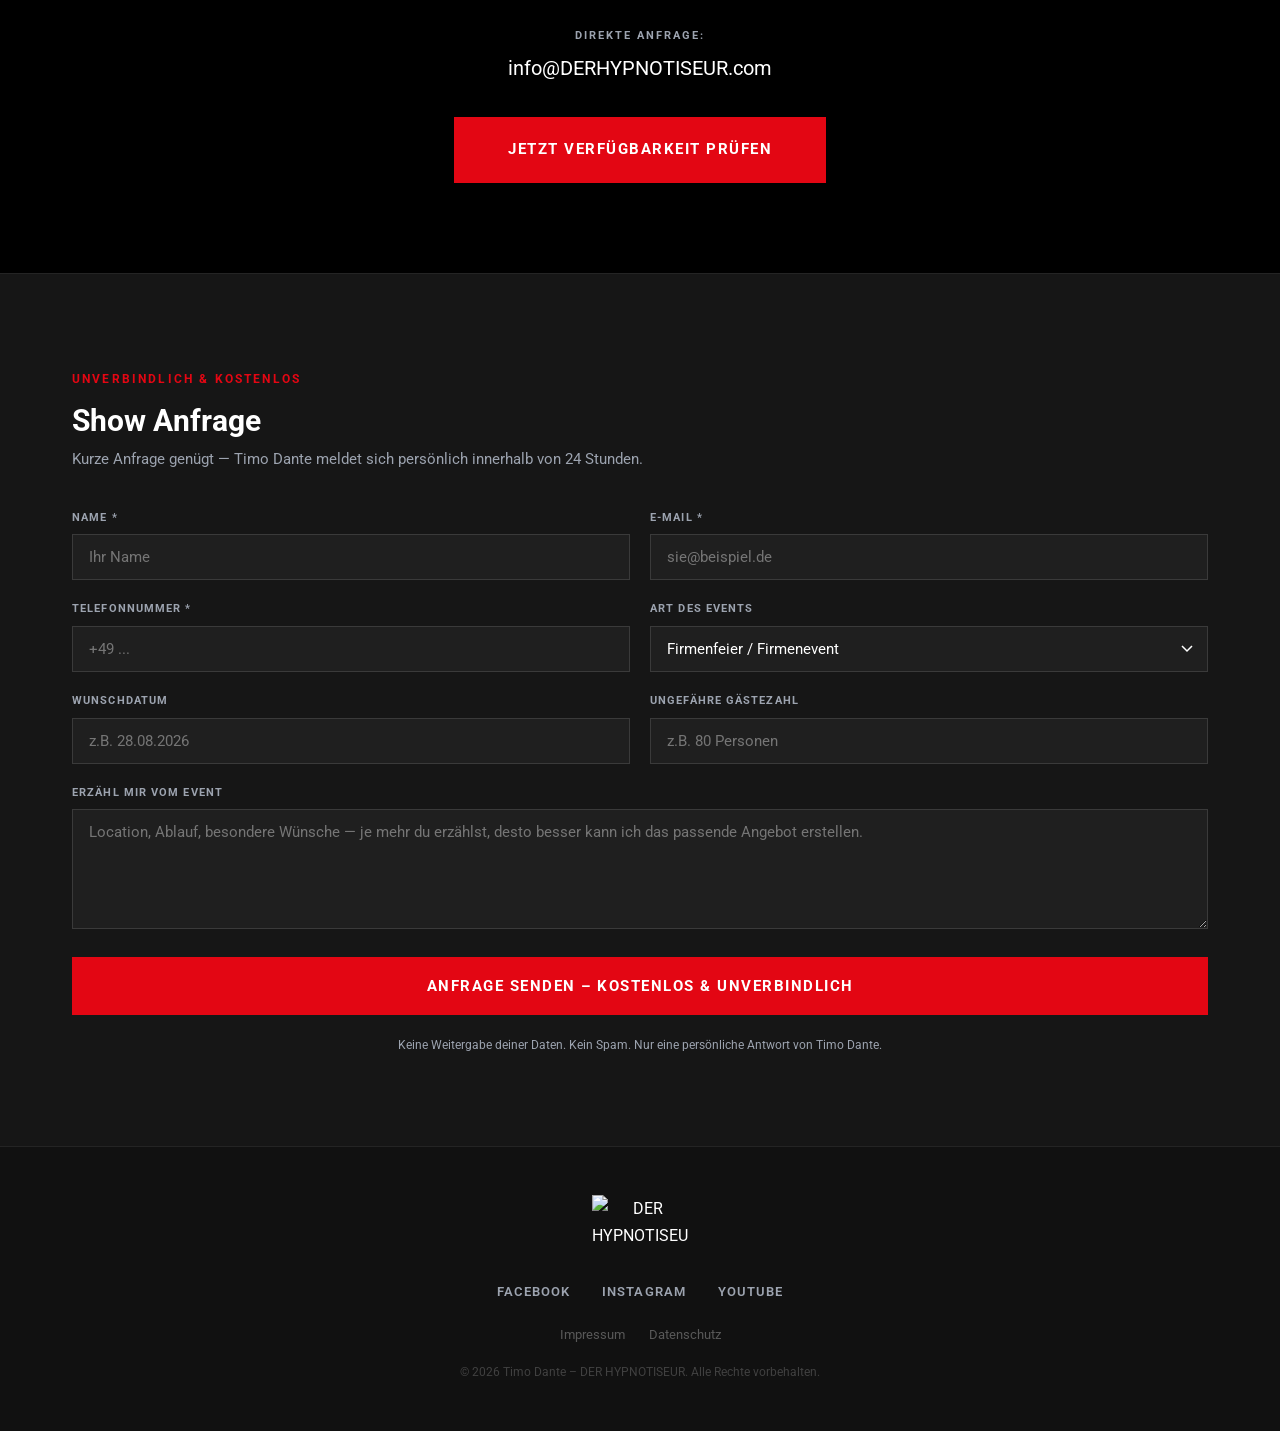
==== commit 9e604817: "Bilder lokal + WebP, SEO 100: Canonical, robots.txt, sitemap, font-size - Alle Bilder von derhypnoti" ====
--- a/index.html
+++ b/index.html
@@ -9,20 +9,18 @@
   <meta name="description" content="Du suchst einen Zauberer für Firmenfeier, Hochzeit oder Gala? Entdecke die unvergesslichere Alternative: Timo Dante – DER HYPNOTISEUR. Comedy-Hypnoseshow, bei der deine Gäste selbst zum Star werden. Jetzt Termin anfragen!">
   <meta name="keywords" content="Zauberer Firmenfeier, Zauberer Hochzeit, Zauberer buchen, Zauberer NRW, Zauberer Oberhausen, Hypnotiseur buchen, Hypnoseshow, Showkünstler Firmenfeier, Unterhaltung Hochzeit, Comedian Hypnose, Timo Dante, DER HYPNOTISEUR">
   <meta name="robots" content="index, follow">
-  <link rel="canonical" href="https://www.derhypnotiseur.com/">
+  <link rel="canonical" href="https://zauberer.derhypnotiseur.com/">
 
   <!-- Open Graph -->
   <meta property="og:type" content="website">
   <meta property="og:title" content="Du suchst einen Zauberer? Erlebe DEN HYPNOTISEUR | Timo Dante">
   <meta property="og:description" content="Comedy-Hypnoseshow für Firmenevents, Hochzeiten & Galas. Deine Gäste werden zum Star. Jetzt Verfügbarkeit prüfen.">
-  <meta property="og:url" content="https://www.derhypnotiseur.com/">
-  <meta property="og:image" content="https://derhypnotiseur.com/wp-content/uploads/2026/05/DE_Pressefoto_Querformat_Motiv-03-Credit-_-Michelle-Glorius-1024x576.png">
+  <meta property="og:url" content="https://zauberer.derhypnotiseur.com/">
+  <meta property="og:image" content="https://zauberer.derhypnotiseur.com/img/pressefoto.webp">
 
   <!-- Preload kritische Ressourcen -->
-  <link rel="preload" as="image" href="https://derhypnotiseur.com/wp-content/uploads/2026/05/DER-HYPNOTISEUR-NEW-LOGO-2026-300x169.png" fetchpriority="high">
-  <link rel="preload" as="image" href="https://img.youtube.com/vi/yMNJNl7Pdgk/maxresdefault.jpg">
-  <link rel="dns-prefetch" href="https://img.youtube.com">
-  <link rel="dns-prefetch" href="https://derhypnotiseur.com">
+  <link rel="preload" as="image" href="img/logo-nav.webp" type="image/webp" fetchpriority="high">
+  <link rel="preload" as="image" href="img/yt-thumbnail.webp" type="image/webp">
 
   <!-- Fonts: nicht-blockierend laden -->
   <link rel="preconnect" href="https://fonts.googleapis.com">
@@ -72,14 +70,20 @@
 
   <!-- Tour Ticket Ecke (fest verankert) -->
   <a href="http://comedyhypnoseshow.de" target="_blank" rel="noopener" class="tour-ticket-link" aria-label="Tour Tickets kaufen">
-    <img src="https://derhypnotiseur.com/wp-content/uploads/2026/05/DER-HYPNOTISEUR-NEW-LOGO-2026-3-1024x576.png" alt="Tour Tickets jetzt kaufen" class="tour-ticket-img" width="120" height="68">
+    <picture>
+      <source srcset="img/tour-ticket-sm.webp" type="image/webp">
+      <img src="img/tour-ticket-sm.png" alt="Tour Tickets jetzt kaufen" class="tour-ticket-img" width="120" height="68" loading="lazy">
+    </picture>
   </a>
 
   <!-- NAVIGATION -->
   <nav id="navbar">
     <div class="nav-inner">
       <a href="/" class="nav-logo-link" aria-label="DER HYPNOTISEUR – Startseite">
-        <img src="https://derhypnotiseur.com/wp-content/uploads/2026/05/DER-HYPNOTISEUR-NEW-LOGO-2026-300x169.png" alt="DER HYPNOTISEUR Timo Dante Logo" class="nav-logo" width="300" height="169" fetchpriority="high">
+        <picture>
+          <source srcset="img/logo-nav.webp" type="image/webp">
+          <img src="img/logo-nav.png" alt="DER HYPNOTISEUR Timo Dante Logo" class="nav-logo" width="300" height="169" fetchpriority="high">
+        </picture>
       </a>
     </div>
   </nav>
@@ -102,13 +106,10 @@
       <div class="hero-video-col">
         <p class="section-label">DER HYPNOTISEUR LIVE!</p>
         <div class="video-wrapper yt-facade" data-videoid="yMNJNl7Pdgk">
-          <img
-            src="https://img.youtube.com/vi/yMNJNl7Pdgk/maxresdefault.jpg"
-            alt="DER HYPNOTISEUR Trailer ansehen – zum Abspielen klicken"
-            width="1280" height="720"
-            loading="eager"
-            fetchpriority="high"
-          >
+          <picture>
+            <source srcset="img/yt-thumbnail.webp" type="image/webp">
+            <img src="img/yt-thumbnail.jpg" alt="DER HYPNOTISEUR Trailer ansehen – zum Abspielen klicken" width="1280" height="720" loading="eager" fetchpriority="high">
+          </picture>
           <button class="yt-play-btn" aria-label="Video abspielen">
             <svg viewBox="0 0 68 48" width="68" height="48" aria-hidden="true"><path d="M66.5 7.7c-.8-2.9-3.2-5.2-6.1-5.9C55.1 0 34 0 34 0S12.9 0 7.6 1.8C4.7 2.6 2.3 4.9 1.5 7.7 0 13 0 24 0 24s0 11 1.5 16.3c.8 2.9 3.2 5.2 6.1 5.9C12.9 48 34 48 34 48s21.1 0 26.4-1.8c2.9-.8 5.2-3.1 6.1-5.9C68 35 68 24 68 24s0-11-1.5-16.3z" fill="red"/><path d="M45 24 27 14v20" fill="white"/></svg>
           </button>
@@ -227,11 +228,11 @@
     <div class="carousel" role="region" aria-label="Bild Karussell">
       <div class="carousel-track-wrapper">
         <div class="carousel-track">
-          <div class="carousel-slide"><img src="https://derhypnotiseur.com/wp-content/uploads/2026/05/1-300x224.png" alt="Timo Dante Hypnoseshow Live auf der Bühne – Impression 1" loading="lazy" width="300" height="224"></div>
-          <div class="carousel-slide"><img src="https://derhypnotiseur.com/wp-content/uploads/2026/05/2-300x224.png" alt="Comedy Hypnoseshow mit Timo Dante – Publikum auf der Bühne" loading="lazy" width="300" height="224"></div>
-          <div class="carousel-slide"><img src="https://derhypnotiseur.com/wp-content/uploads/2026/05/3-300x224.png" alt="DER HYPNOTISEUR Timo Dante – Firmenshow Live" loading="lazy" width="300" height="224"></div>
-          <div class="carousel-slide"><img src="https://derhypnotiseur.com/wp-content/uploads/2026/05/4-300x224.png" alt="Hypnoseshow Publikumsreaktion – Gäste als Stars" loading="lazy" width="300" height="224"></div>
-          <div class="carousel-slide"><img src="https://derhypnotiseur.com/wp-content/uploads/2026/05/5-300x224.png" alt="Timo Dante Bühnenhypnose – Comedy Entertainment" loading="lazy" width="300" height="224"></div>
+          <div class="carousel-slide"><picture><source srcset="img/gallery-1.webp" type="image/webp"><img src="img/gallery-1.png" alt="Timo Dante Hypnoseshow Live auf der Bühne – Impression 1" loading="lazy" width="300" height="224"></picture></div>
+          <div class="carousel-slide"><picture><source srcset="img/gallery-2.webp" type="image/webp"><img src="img/gallery-2.png" alt="Comedy Hypnoseshow mit Timo Dante – Publikum auf der Bühne" loading="lazy" width="300" height="224"></picture></div>
+          <div class="carousel-slide"><picture><source srcset="img/gallery-3.webp" type="image/webp"><img src="img/gallery-3.png" alt="DER HYPNOTISEUR Timo Dante – Firmenshow Live" loading="lazy" width="300" height="224"></picture></div>
+          <div class="carousel-slide"><picture><source srcset="img/gallery-4.webp" type="image/webp"><img src="img/gallery-4.png" alt="Hypnoseshow Publikumsreaktion – Gäste als Stars" loading="lazy" width="300" height="224"></picture></div>
+          <div class="carousel-slide"><picture><source srcset="img/gallery-5.webp" type="image/webp"><img src="img/gallery-5.png" alt="Timo Dante Bühnenhypnose – Comedy Entertainment" loading="lazy" width="300" height="224"></picture></div>
         </div>
       </div>
       <button class="carousel-btn prev" aria-label="Vorheriges Bild">&#10094;</button>
@@ -291,12 +292,10 @@
         <a href="#formular" class="btn btn-primary">Show für mein Event anfragen</a>
       </div>
       <div class="was-ist-image">
-        <img
-          src="https://derhypnotiseur.com/wp-content/uploads/2026/05/DE_Pressefoto_Querformat_Motiv-03-Credit-_-Michelle-Glorius-1024x576.png"
-          alt="Timo Dante DER HYPNOTISEUR – Bühnenhypnose Live Show"
-          loading="lazy"
-          width="1024" height="576"
-        >
+        <picture>
+          <source srcset="img/pressefoto.webp" type="image/webp">
+          <img src="img/pressefoto.png" alt="Timo Dante DER HYPNOTISEUR – Bühnenhypnose Live Show" loading="lazy" width="1024" height="576">
+        </picture>
       </div>
     </div>
   </section>
--- a/style.css
+++ b/style.css
@@ -40,9 +40,9 @@
 
 .section-label {
   display: inline-block;
-  font-size: 11px;
+  font-size: 12px;
   font-weight: 700;
-  letter-spacing: 0.22em;
+  letter-spacing: 0.18em;
   text-transform: uppercase;
   color: var(--red);
   margin-bottom: 14px;
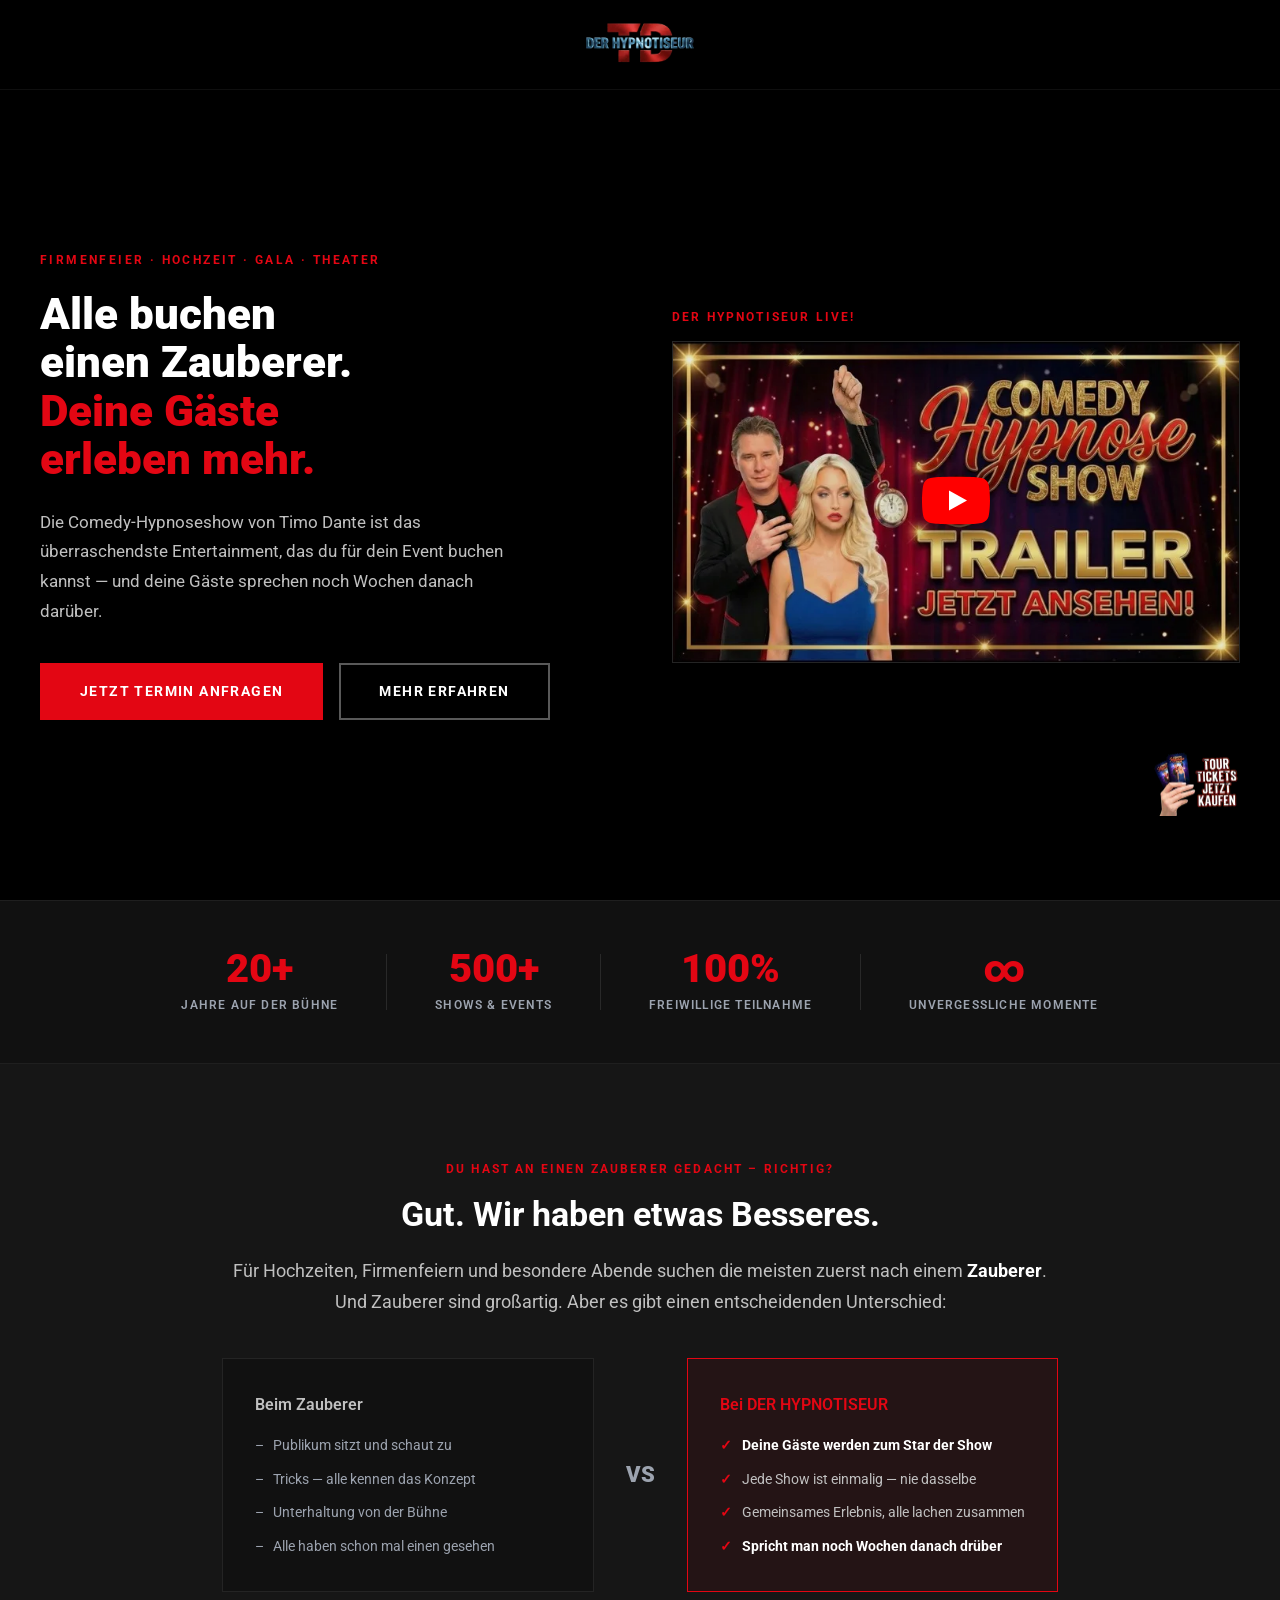
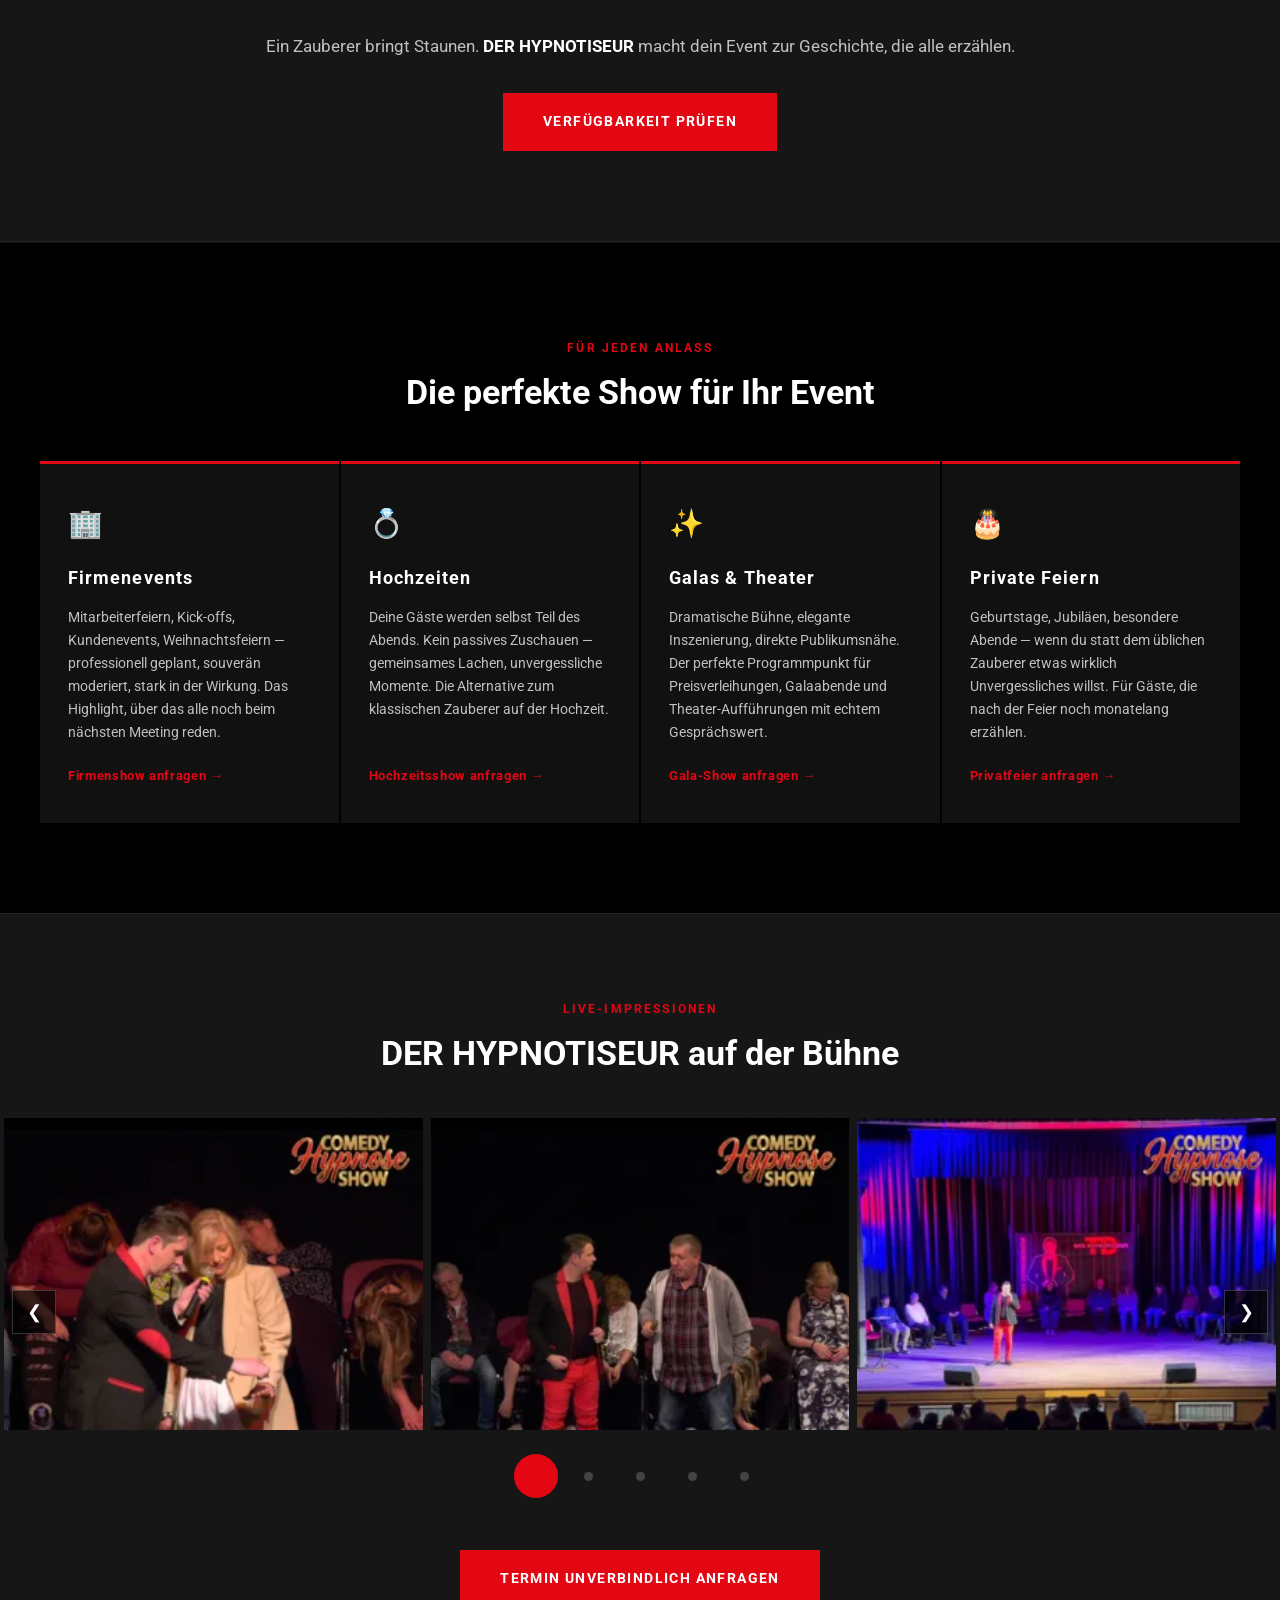
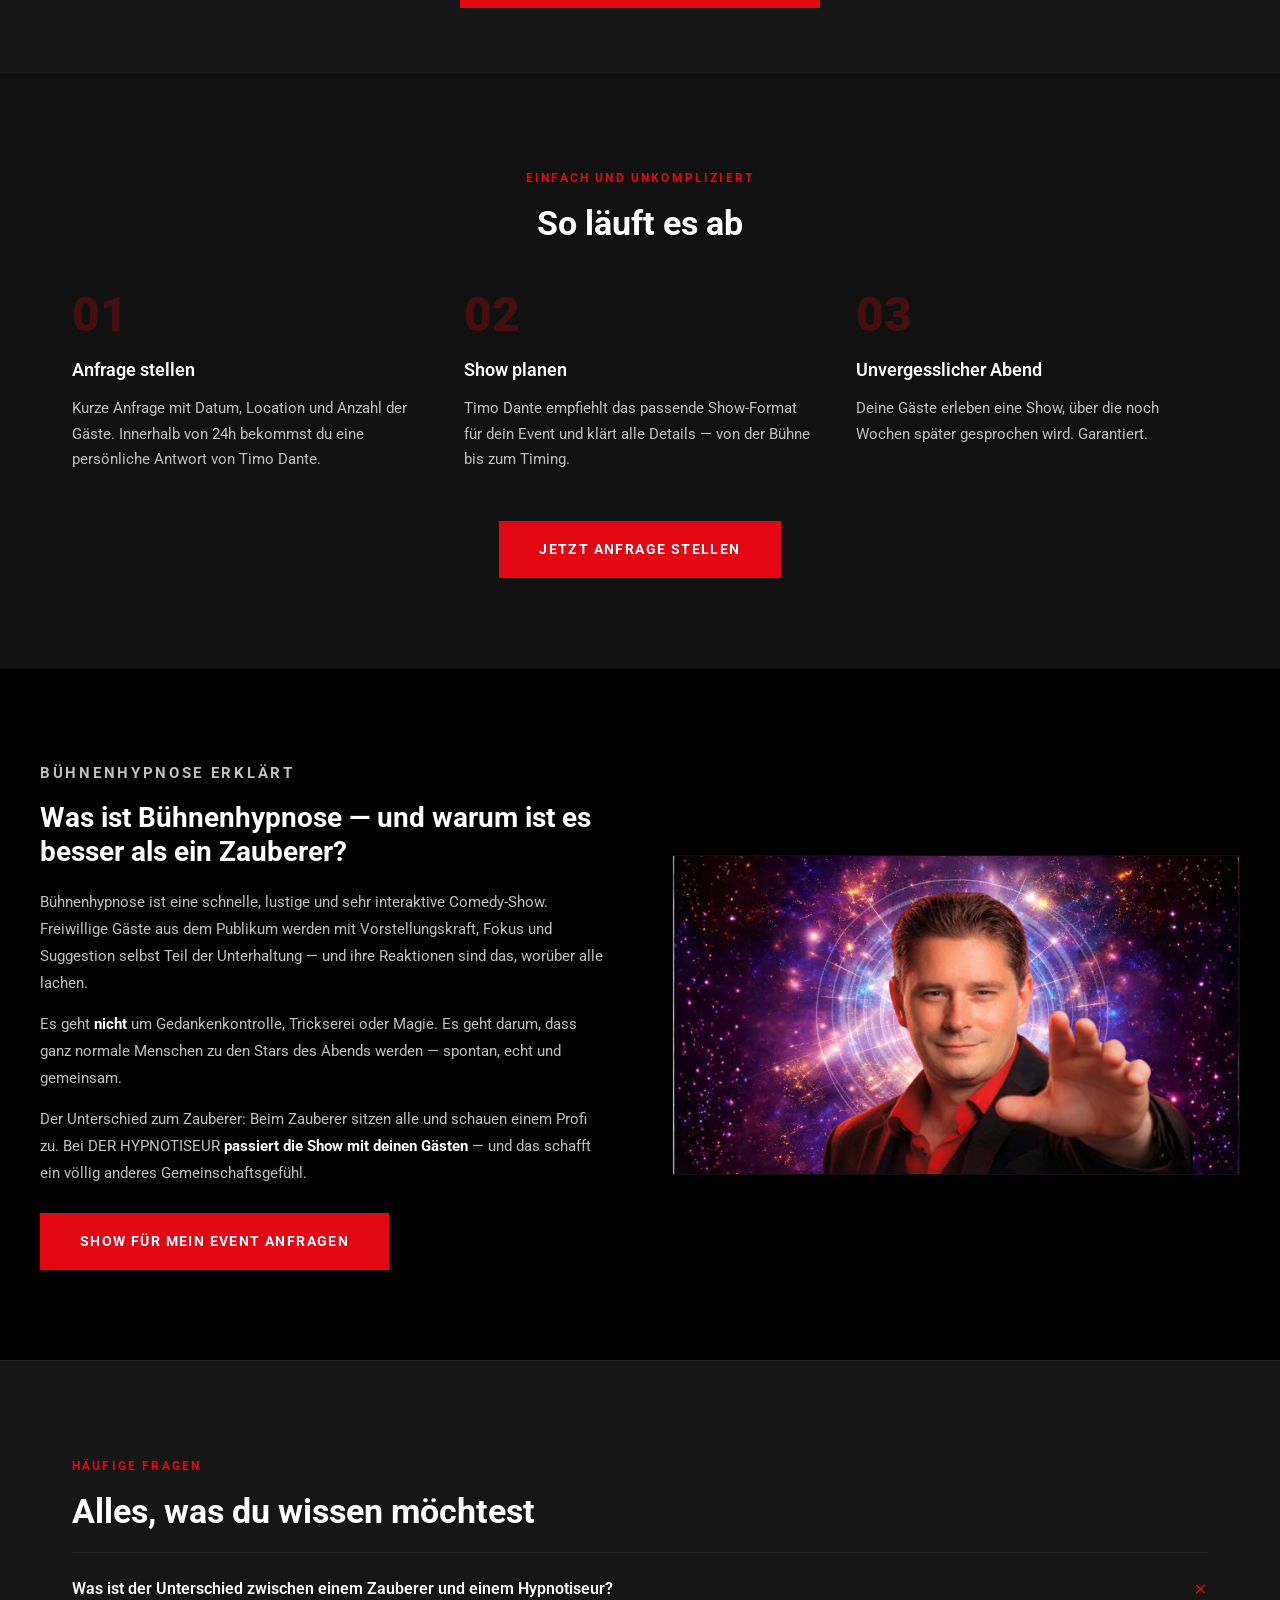
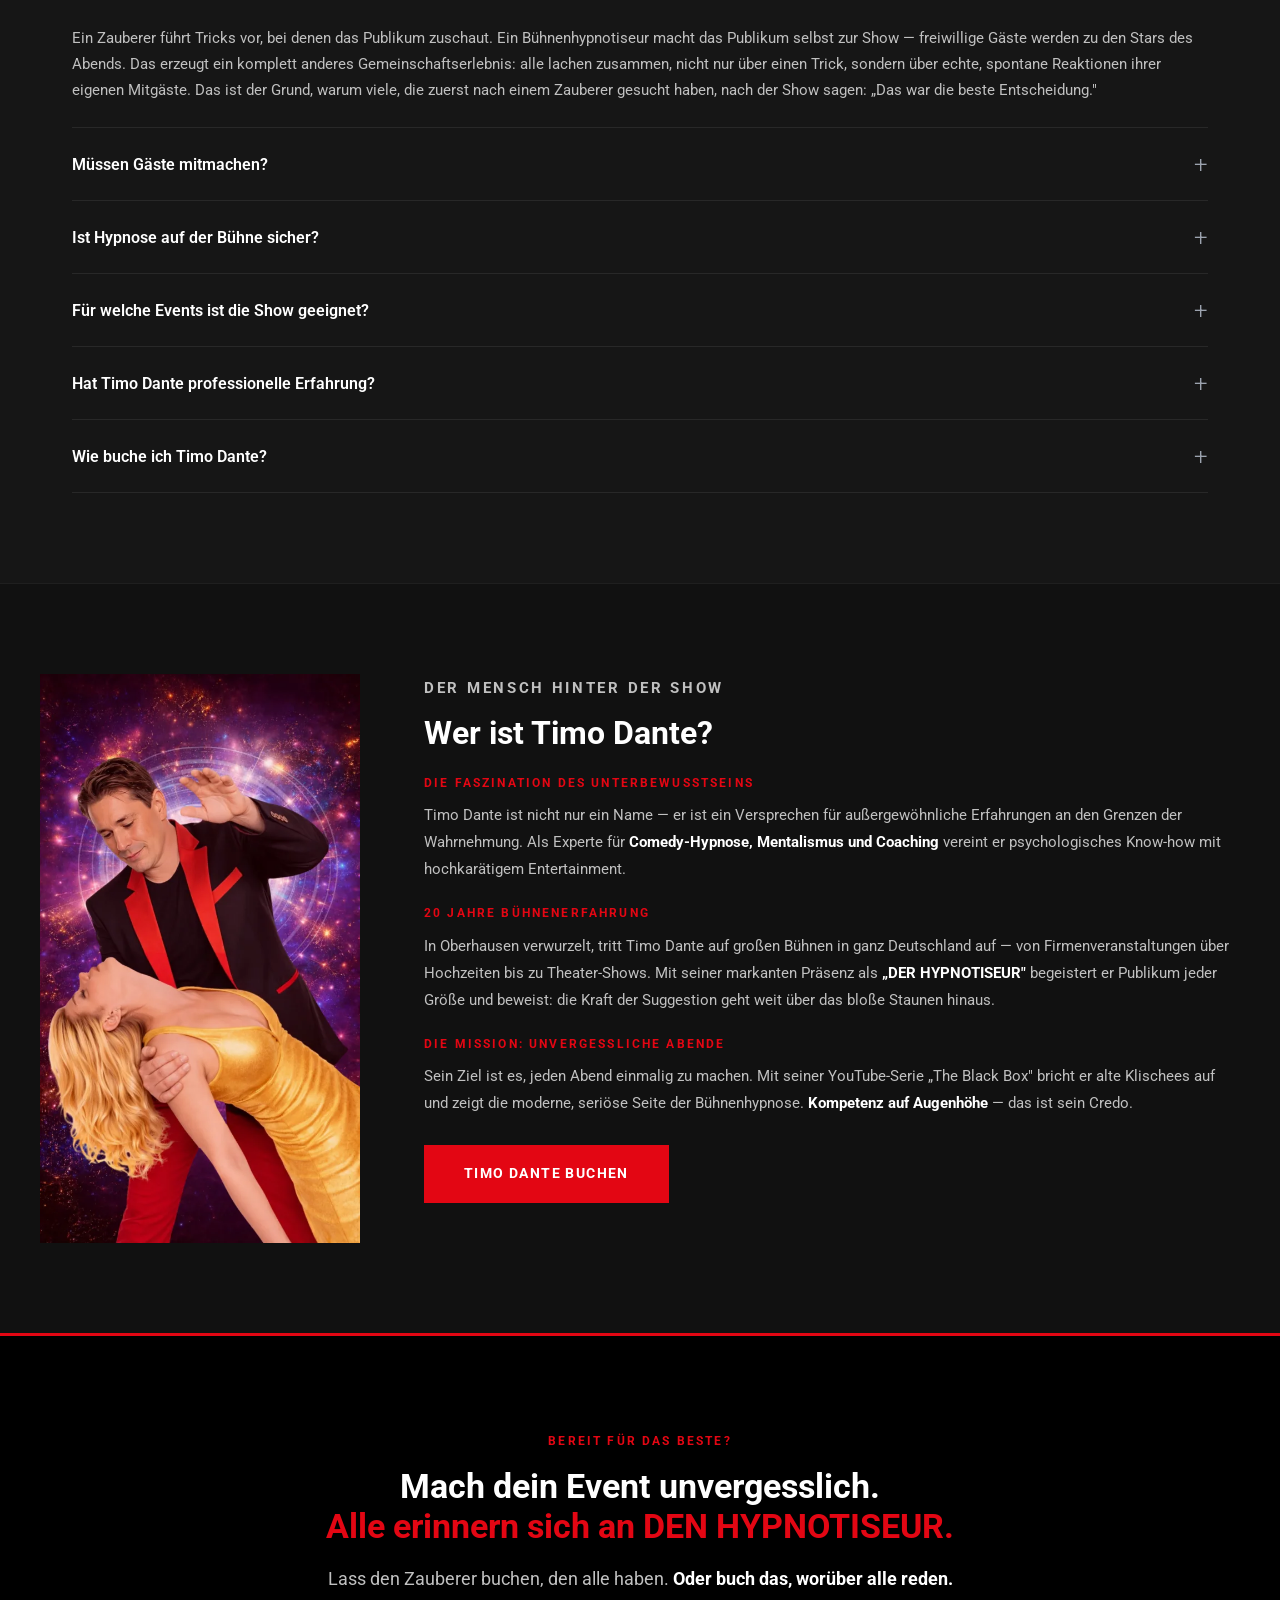
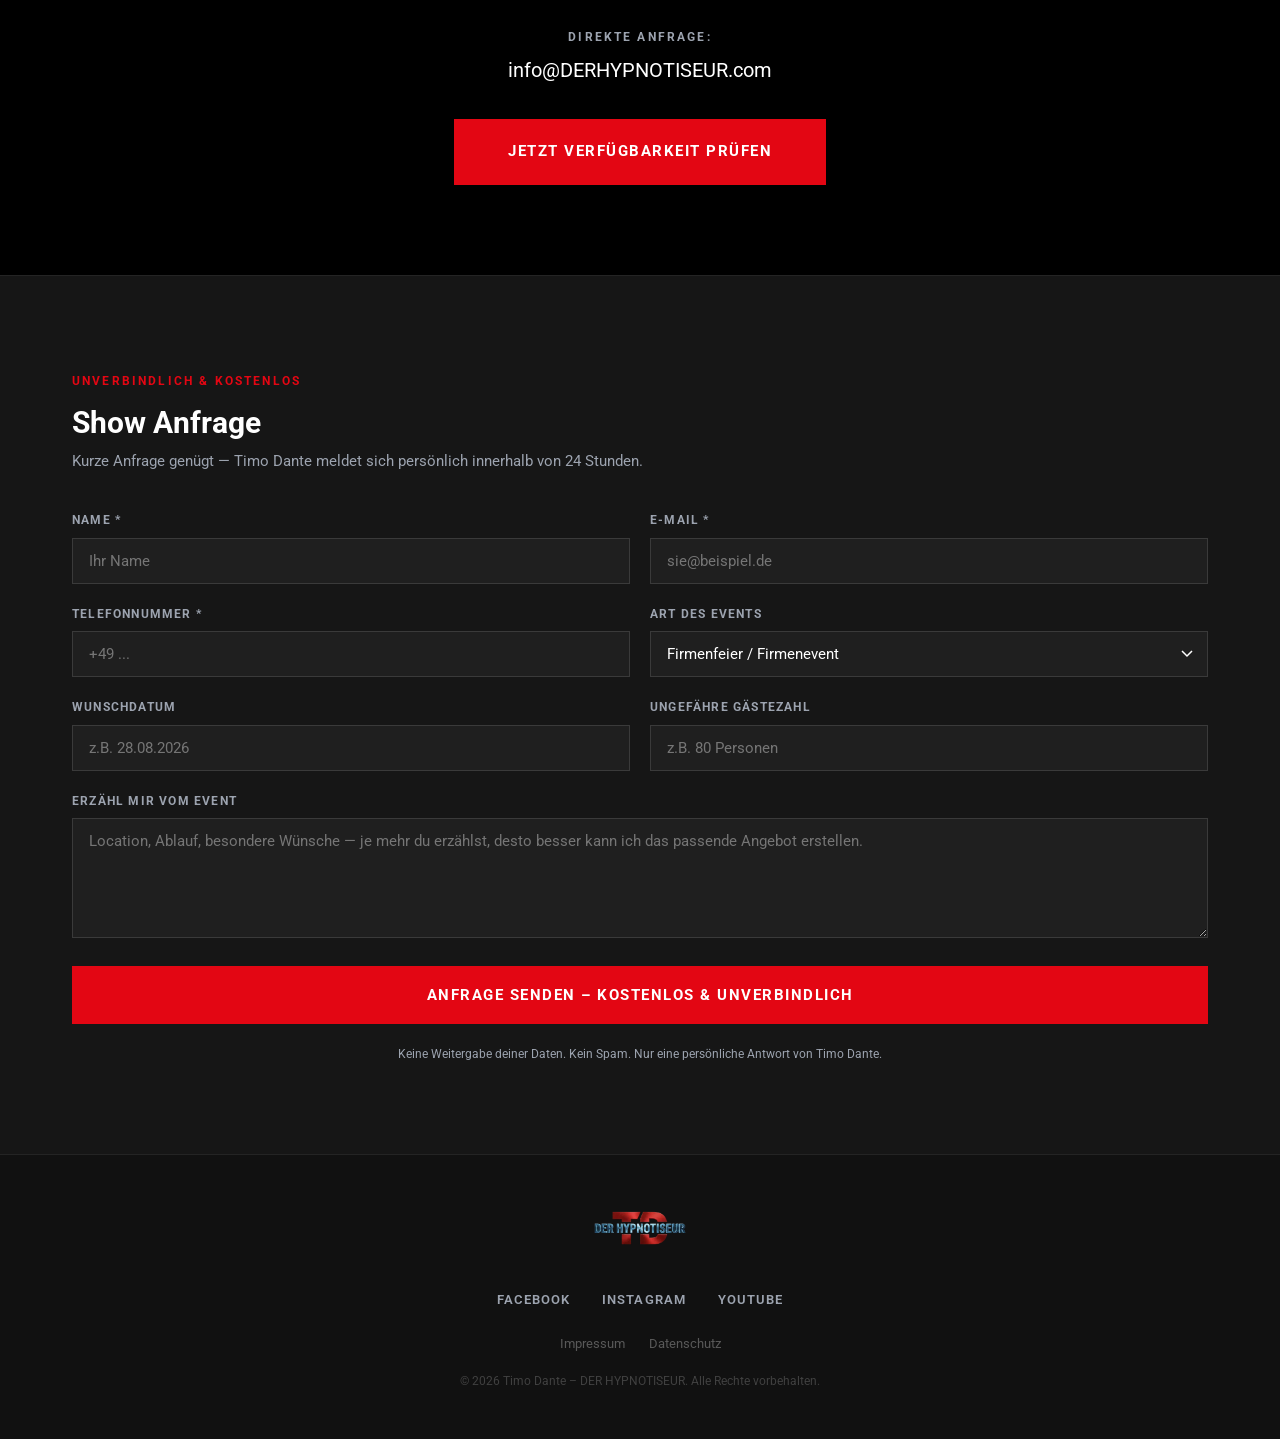
==== commit 5b746464: "SEO 100 + Performance fix: font-sizes, lokale Bilder, kritisches CSS - 3x font-size 11px → 12px: .ab" ====
--- a/index.html
+++ b/index.html
@@ -20,7 +20,7 @@
 
   <!-- Preload kritische Ressourcen -->
   <link rel="preload" as="image" href="img/logo-nav.webp" type="image/webp" fetchpriority="high">
-  <link rel="preload" as="image" href="img/yt-thumbnail.webp" type="image/webp">
+  <link rel="preload" as="image" href="img/yt-thumbnail-720.webp" type="image/webp">
 
   <!-- Fonts: nicht-blockierend laden -->
   <link rel="preconnect" href="https://fonts.googleapis.com">
@@ -28,7 +28,46 @@
   <link rel="preload" as="style" href="https://fonts.googleapis.com/css2?family=Roboto:wght@300;400;600;700;900&display=swap" onload="this.onload=null;this.rel='stylesheet'">
   <noscript><link rel="stylesheet" href="https://fonts.googleapis.com/css2?family=Roboto:wght@300;400;600;700;900&display=swap"></noscript>
 
-  <link rel="stylesheet" href="style.css">
+  <!-- Kritisches CSS inline → kein Render-Blocking für above-fold -->
+  <style>
+    *,*::before,*::after{box-sizing:border-box;margin:0;padding:0}
+    :root{--red:#e30613;--red-dk:#b5000f;--black:#000000;--dark:#0a0a0a;--dark2:#111111;--white:#ffffff;--grey:#c0c0c0;--grey2:#9ca3af;--font:'Roboto',sans-serif;--max:1200px;--nav-h:90px}
+    html{scroll-behavior:smooth}
+    body{background:var(--black);color:var(--white);font-family:var(--font);font-size:16px;line-height:1.7;-webkit-font-smoothing:antialiased}
+    a{color:inherit;text-decoration:none}
+    img{max-width:100%;height:auto;display:block}
+    main{display:block}
+    .tour-ticket-link{position:fixed;bottom:84px;right:24px;z-index:800;display:block}
+    .tour-ticket-img{width:120px;height:auto}
+    #navbar{position:fixed;top:0;left:0;right:0;z-index:999;background:rgba(0,0,0,.94);backdrop-filter:blur(8px);border-bottom:1px solid rgba(255,255,255,.06);height:var(--nav-h);display:flex;align-items:center}
+    .nav-inner{width:100%;max-width:var(--max);margin:0 auto;padding:0 32px;display:flex;align-items:center;justify-content:center}
+    .nav-logo{height:64px;width:auto}
+    #hero{background:var(--black);min-height:100vh;display:flex;align-items:center;padding:calc(var(--nav-h) + 40px) 32px 60px}
+    .hero-inner{max-width:var(--max);margin:0 auto;width:100%;display:grid;grid-template-columns:1fr 1fr;gap:64px;align-items:center}
+    .hero-eyebrow{font-size:12px;font-weight:700;letter-spacing:.2em;text-transform:uppercase;color:var(--red);margin-bottom:20px}
+    .hero-text-col{display:flex;flex-direction:column;align-items:flex-start}
+    #hero h1{font-size:44px;font-weight:900;line-height:1.1;color:var(--white);margin-bottom:24px}
+    .red{color:var(--red)}
+    h2{font-size:34px;font-weight:700;color:var(--white);line-height:1.2;margin-bottom:20px}
+    .hero-text{font-size:17px;color:var(--grey);line-height:1.75;margin-bottom:36px;max-width:480px}
+    .hero-ctas{display:flex;gap:16px;flex-wrap:wrap}
+    .hero-video-col{display:flex;flex-direction:column;gap:10px}
+    .section-label{display:inline-block;font-size:12px;font-weight:700;letter-spacing:.18em;text-transform:uppercase;color:var(--red);margin-bottom:14px}
+    .hero-video-col .section-label{margin-bottom:4px}
+    .btn{display:inline-block;font-family:var(--font);font-size:14px;font-weight:700;letter-spacing:.1em;text-transform:uppercase;padding:15px 38px;border:2px solid transparent;cursor:pointer;transition:all .2s;text-decoration:none;white-space:nowrap}
+    .btn-primary{background:var(--red);color:var(--white);border-color:var(--red)}
+    .btn-ghost{background:transparent;color:var(--white);border-color:rgba(255,255,255,.35)}
+    .video-wrapper{position:relative;padding-bottom:56.25%;height:0;overflow:hidden;background:#111;border:1px solid rgba(255,255,255,.08)}
+    .video-wrapper iframe{position:absolute;top:0;left:0;width:100%;height:100%;border:0}
+    .yt-facade{cursor:pointer}
+    .yt-facade img{position:absolute;top:0;left:0;width:100%;height:100%;object-fit:cover;opacity:.9}
+    .yt-play-btn{position:absolute;top:50%;left:50%;transform:translate(-50%,-50%);background:none;border:none;cursor:pointer;padding:0;filter:drop-shadow(0 2px 12px rgba(0,0,0,.7));z-index:2}
+    @media(max-width:900px){:root{--nav-h:76px}.hero-inner{grid-template-columns:1fr;gap:40px}.hero-text-col{align-items:center;text-align:center}#hero h1{font-size:32px}.hero-text{max-width:100%}#hero{padding:calc(var(--nav-h) + 32px) 24px 50px}}
+    @media(max-width:600px){#hero h1{font-size:26px}.hero-ctas{flex-direction:column;width:100%}.hero-ctas .btn{text-align:center}}
+  </style>
+  <!-- Vollständiges CSS nicht-blockierend laden -->
+  <link rel="preload" href="style.css" as="style" onload="this.onload=null;this.rel='stylesheet'">
+  <noscript><link rel="stylesheet" href="style.css"></noscript>
 
   <!-- Structured Data: PerformingArtist + EntertainmentBusiness -->
   <script type="application/ld+json">
@@ -107,8 +146,8 @@
         <p class="section-label">DER HYPNOTISEUR LIVE!</p>
         <div class="video-wrapper yt-facade" data-videoid="yMNJNl7Pdgk">
           <picture>
-            <source srcset="img/yt-thumbnail.webp" type="image/webp">
-            <img src="img/yt-thumbnail.jpg" alt="DER HYPNOTISEUR Trailer ansehen – zum Abspielen klicken" width="1280" height="720" loading="eager" fetchpriority="high">
+            <source srcset="img/yt-thumbnail-720.webp" type="image/webp">
+            <img src="img/yt-thumbnail-720.jpg" alt="DER HYPNOTISEUR Trailer ansehen – zum Abspielen klicken" width="720" height="405" loading="eager" fetchpriority="high">
           </picture>
           <button class="yt-play-btn" aria-label="Video abspielen">
             <svg viewBox="0 0 68 48" width="68" height="48" aria-hidden="true"><path d="M66.5 7.7c-.8-2.9-3.2-5.2-6.1-5.9C55.1 0 34 0 34 0S12.9 0 7.6 1.8C4.7 2.6 2.3 4.9 1.5 7.7 0 13 0 24 0 24s0 11 1.5 16.3c.8 2.9 3.2 5.2 6.1 5.9C12.9 48 34 48 34 48s21.1 0 26.4-1.8c2.9-.8 5.2-3.1 6.1-5.9C68 35 68 24 68 24s0-11-1.5-16.3z" fill="red"/><path d="M45 24 27 14v20" fill="white"/></svg>
@@ -379,12 +418,10 @@
   <section id="about" aria-labelledby="about-heading">
     <div class="about-inner">
       <div class="about-image">
-        <img
-          src="https://derhypnotiseur.com/wp-content/uploads/2026/05/DE_Pressefoto_Hochkant_Motiv-02-Credit-_-Michelle-Glorius-576x1024.png"
-          alt="Timo Dante – DER HYPNOTISEUR – Professioneller Bühnenhypnotiseur"
-          loading="lazy"
-          width="576" height="1024"
-        >
+        <picture>
+          <source srcset="img/portrait.webp" type="image/webp">
+          <img src="img/portrait.png" alt="Timo Dante – DER HYPNOTISEUR – Professioneller Bühnenhypnotiseur" loading="lazy" width="576" height="1024">
+        </picture>
       </div>
       <div class="about-text">
         <p class="section-label">Der Mensch hinter der Show</p>
@@ -486,7 +523,10 @@
   <footer>
     <div class="footer-inner">
       <a href="/" class="footer-logo-link">
-        <img src="https://derhypnotiseur.com/wp-content/uploads/2026/05/DER-HYPNOTISEUR-NEW-LOGO-2026-300x169.png" alt="DER HYPNOTISEUR Timo Dante" class="footer-logo" width="300" height="169">
+        <picture>
+          <source srcset="img/logo-nav.webp" type="image/webp">
+          <img src="img/logo-nav.png" alt="DER HYPNOTISEUR Timo Dante" class="footer-logo" width="300" height="169" loading="lazy">
+        </picture>
       </a>
       <ul class="social-links">
         <li><a href="https://www.facebook.com/share/1GYNEXUfMU/?mibextid=wwXIfr" target="_blank" rel="noopener noreferrer" aria-label="Facebook">Facebook</a></li>
--- a/style.css
+++ b/style.css
@@ -640,7 +640,7 @@
 .about-text .btn { margin-top: 16px; }
 
 .about-subtitle {
-  font-size: 11px !important;
+  font-size: 12px !important;
   font-weight: 700 !important;
   letter-spacing: 0.18em;
   text-transform: uppercase;
@@ -661,7 +661,7 @@
   margin: 32px 0;
 }
 .cta-contact p {
-  font-size: 11px;
+  font-size: 12px;
   font-weight: 700;
   letter-spacing: 0.18em;
   text-transform: uppercase;
@@ -701,7 +701,7 @@
 .form-group { display: flex; flex-direction: column; gap: 7px; }
 
 .form-group label {
-  font-size: 11px;
+  font-size: 12px;
   font-weight: 700;
   color: var(--grey2);
   letter-spacing: 0.1em;
--- a/style.css
+++ b/style.css
@@ -640,7 +640,7 @@
 .about-text .btn { margin-top: 16px; }
 
 .about-subtitle {
-  font-size: 11px !important;
+  font-size: 12px !important;
   font-weight: 700 !important;
   letter-spacing: 0.18em;
   text-transform: uppercase;
@@ -661,7 +661,7 @@
   margin: 32px 0;
 }
 .cta-contact p {
-  font-size: 11px;
+  font-size: 12px;
   font-weight: 700;
   letter-spacing: 0.18em;
   text-transform: uppercase;
@@ -701,7 +701,7 @@
 .form-group { display: flex; flex-direction: column; gap: 7px; }
 
 .form-group label {
-  font-size: 11px;
+  font-size: 12px;
   font-weight: 700;
   color: var(--grey2);
   letter-spacing: 0.1em;
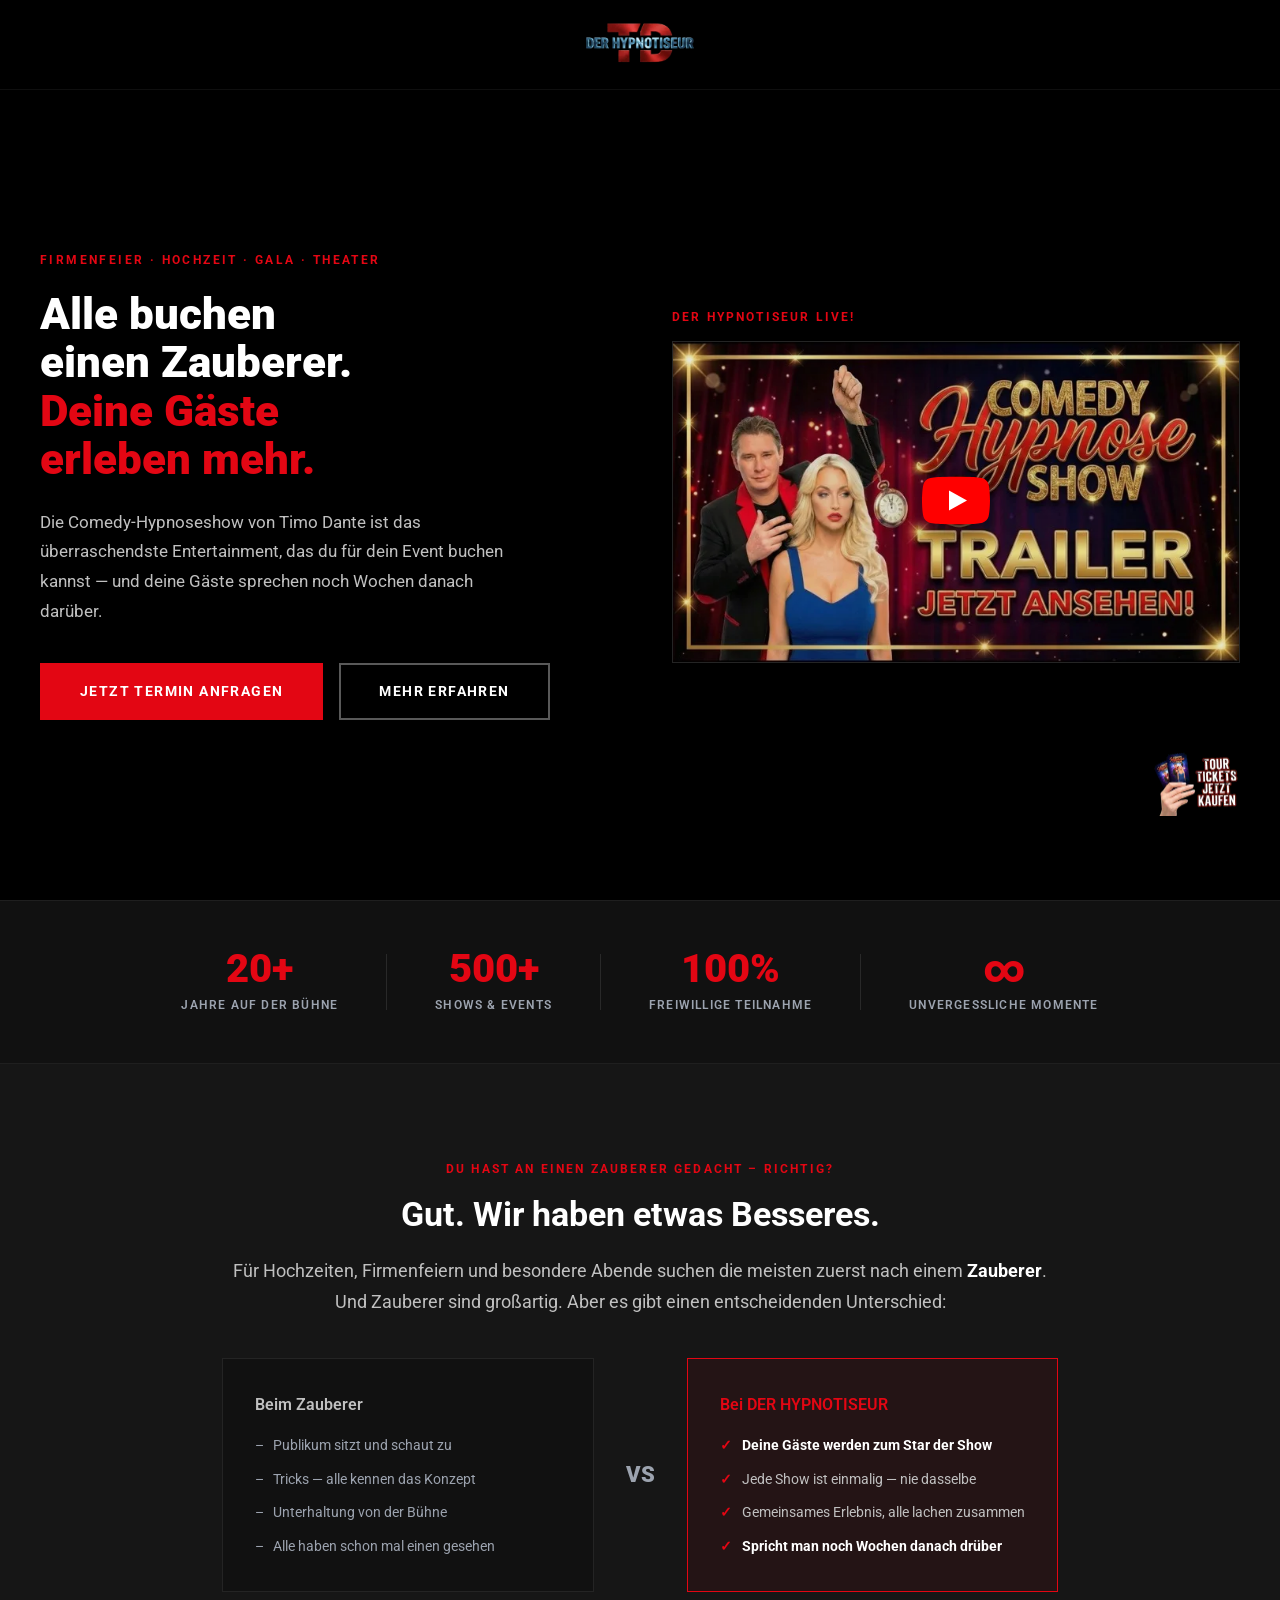
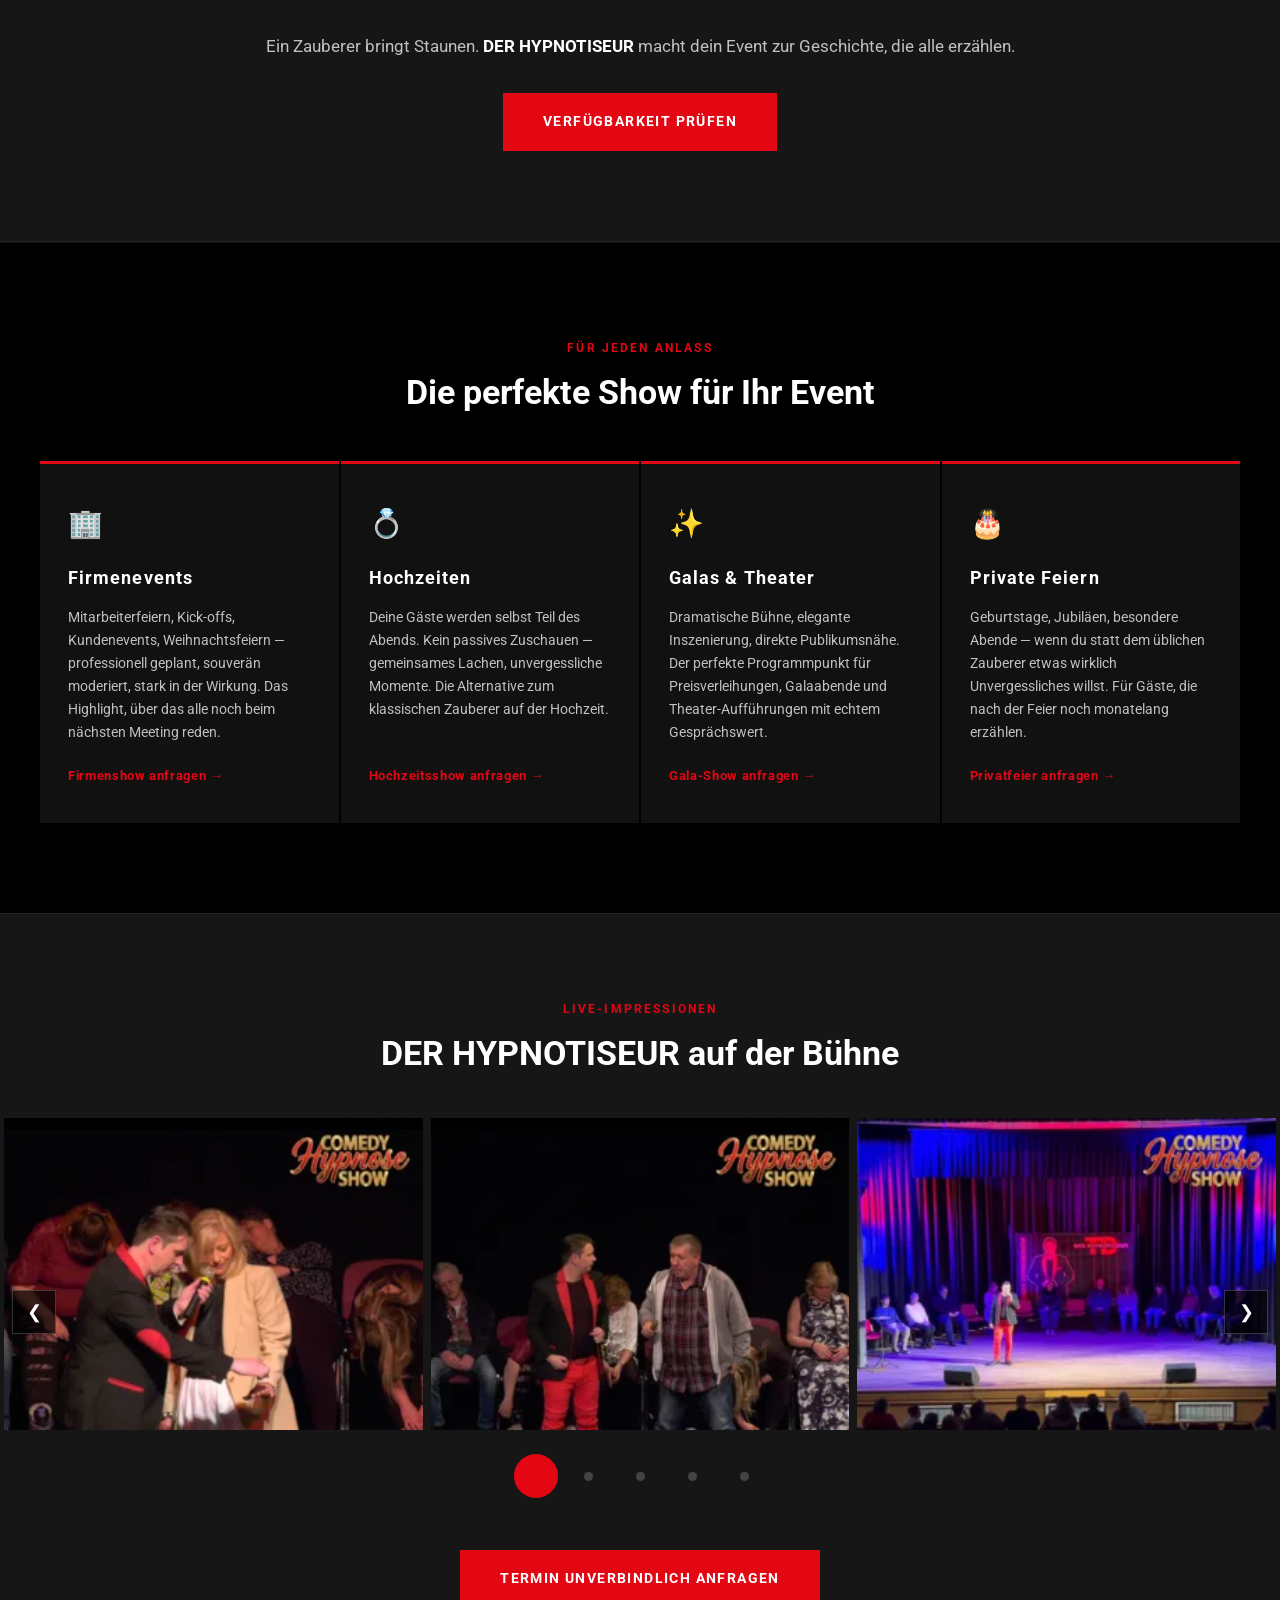
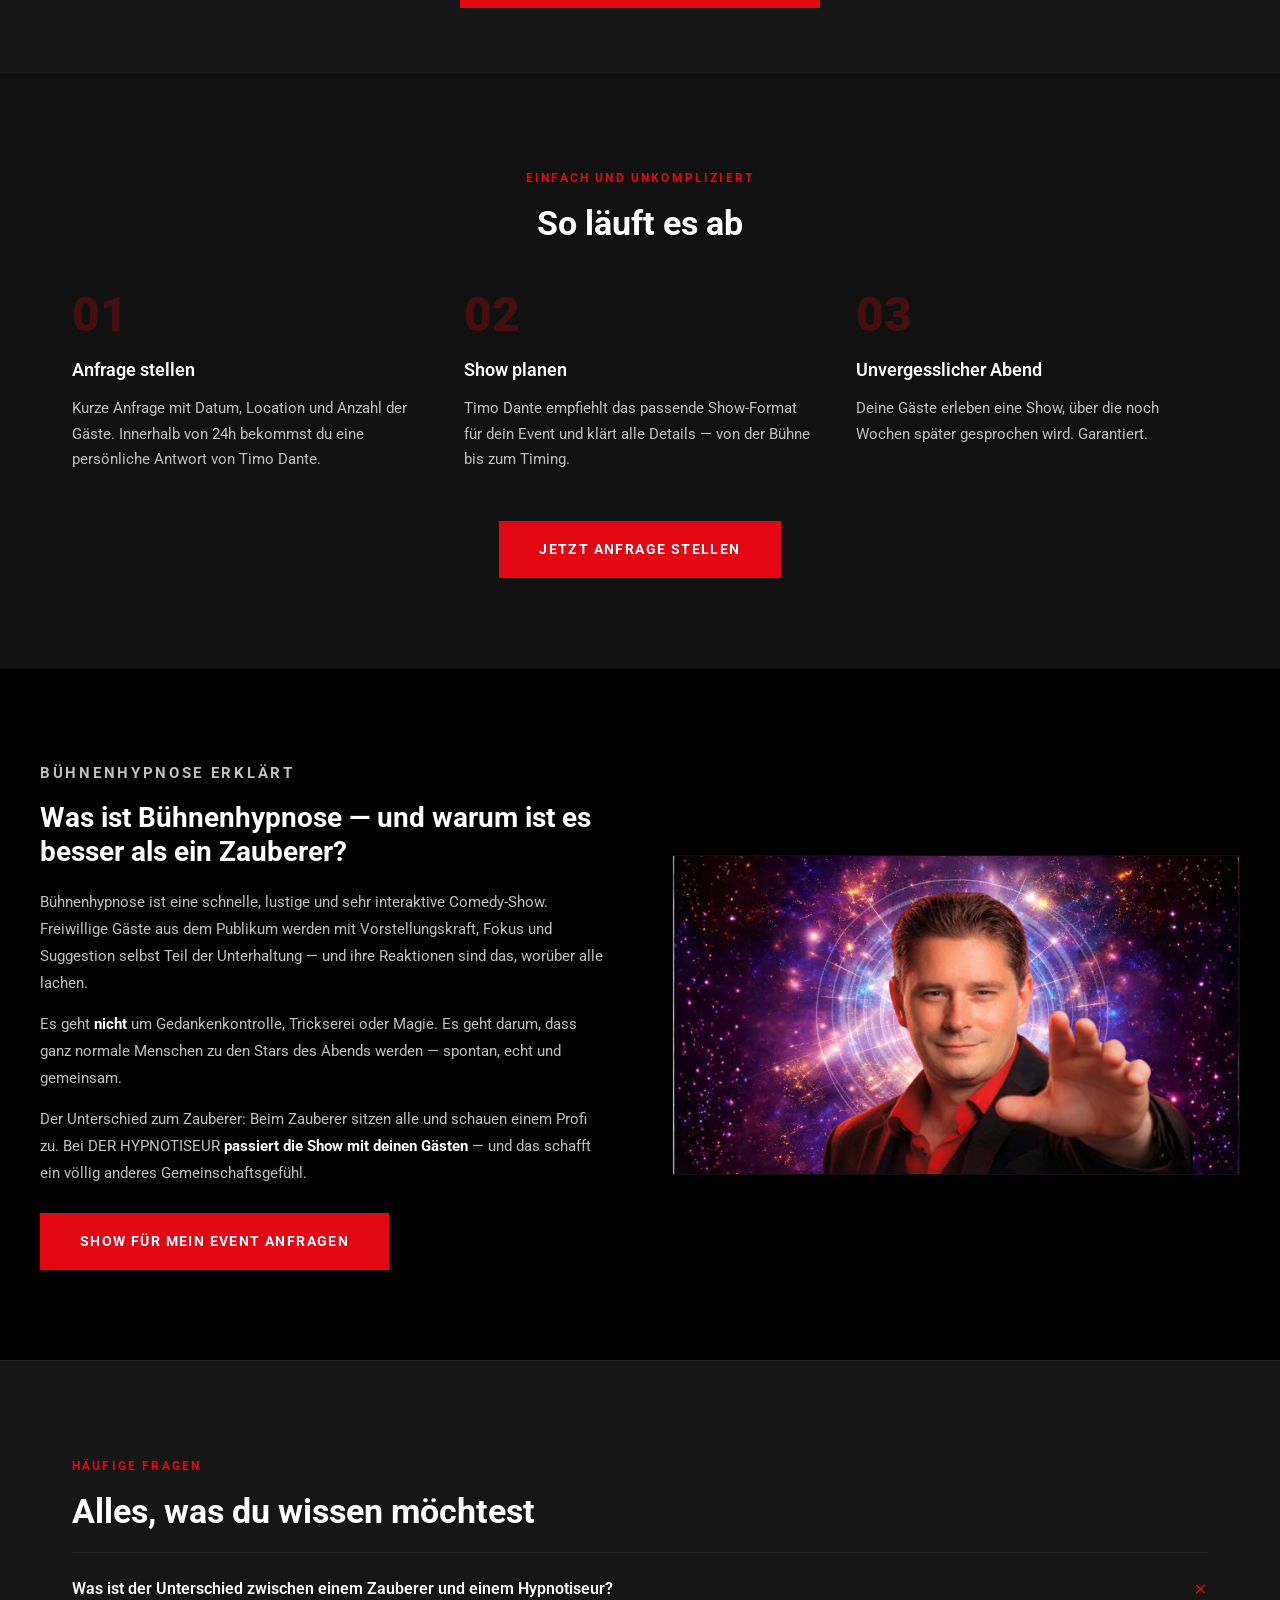
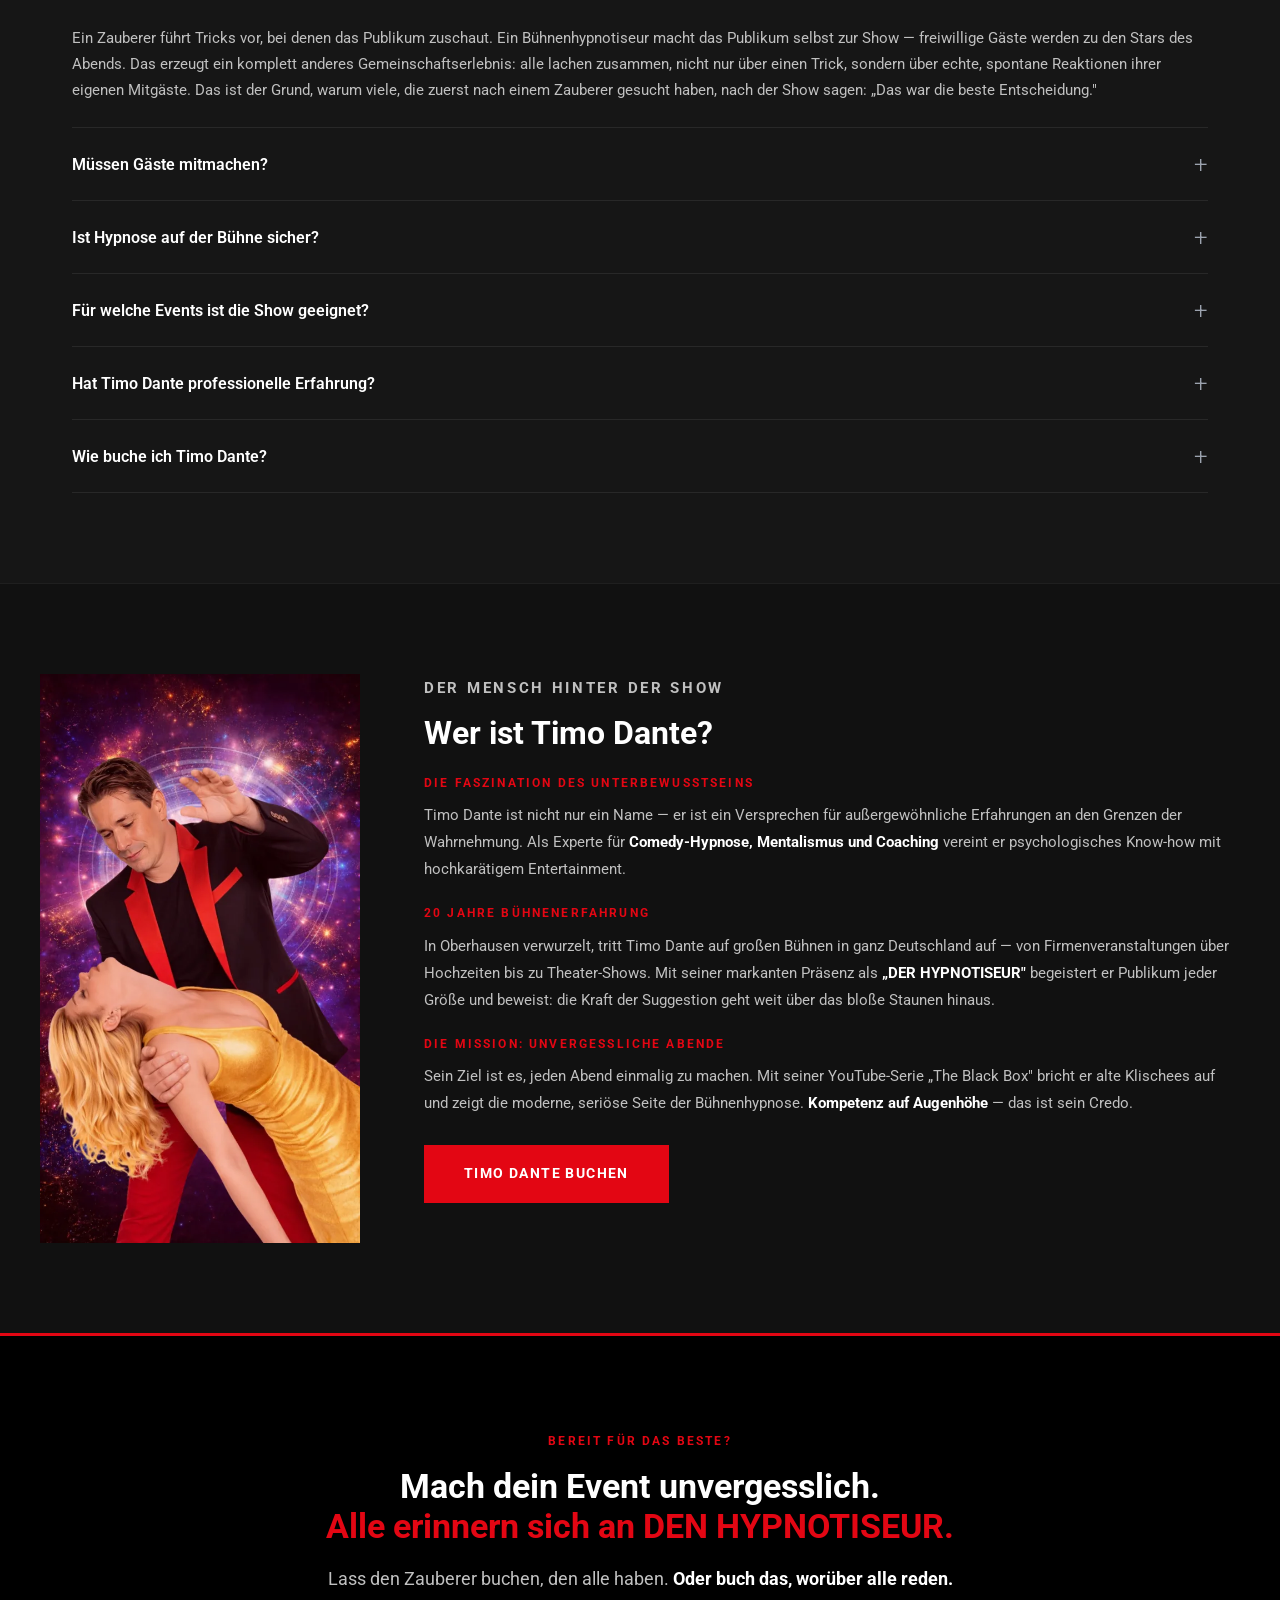
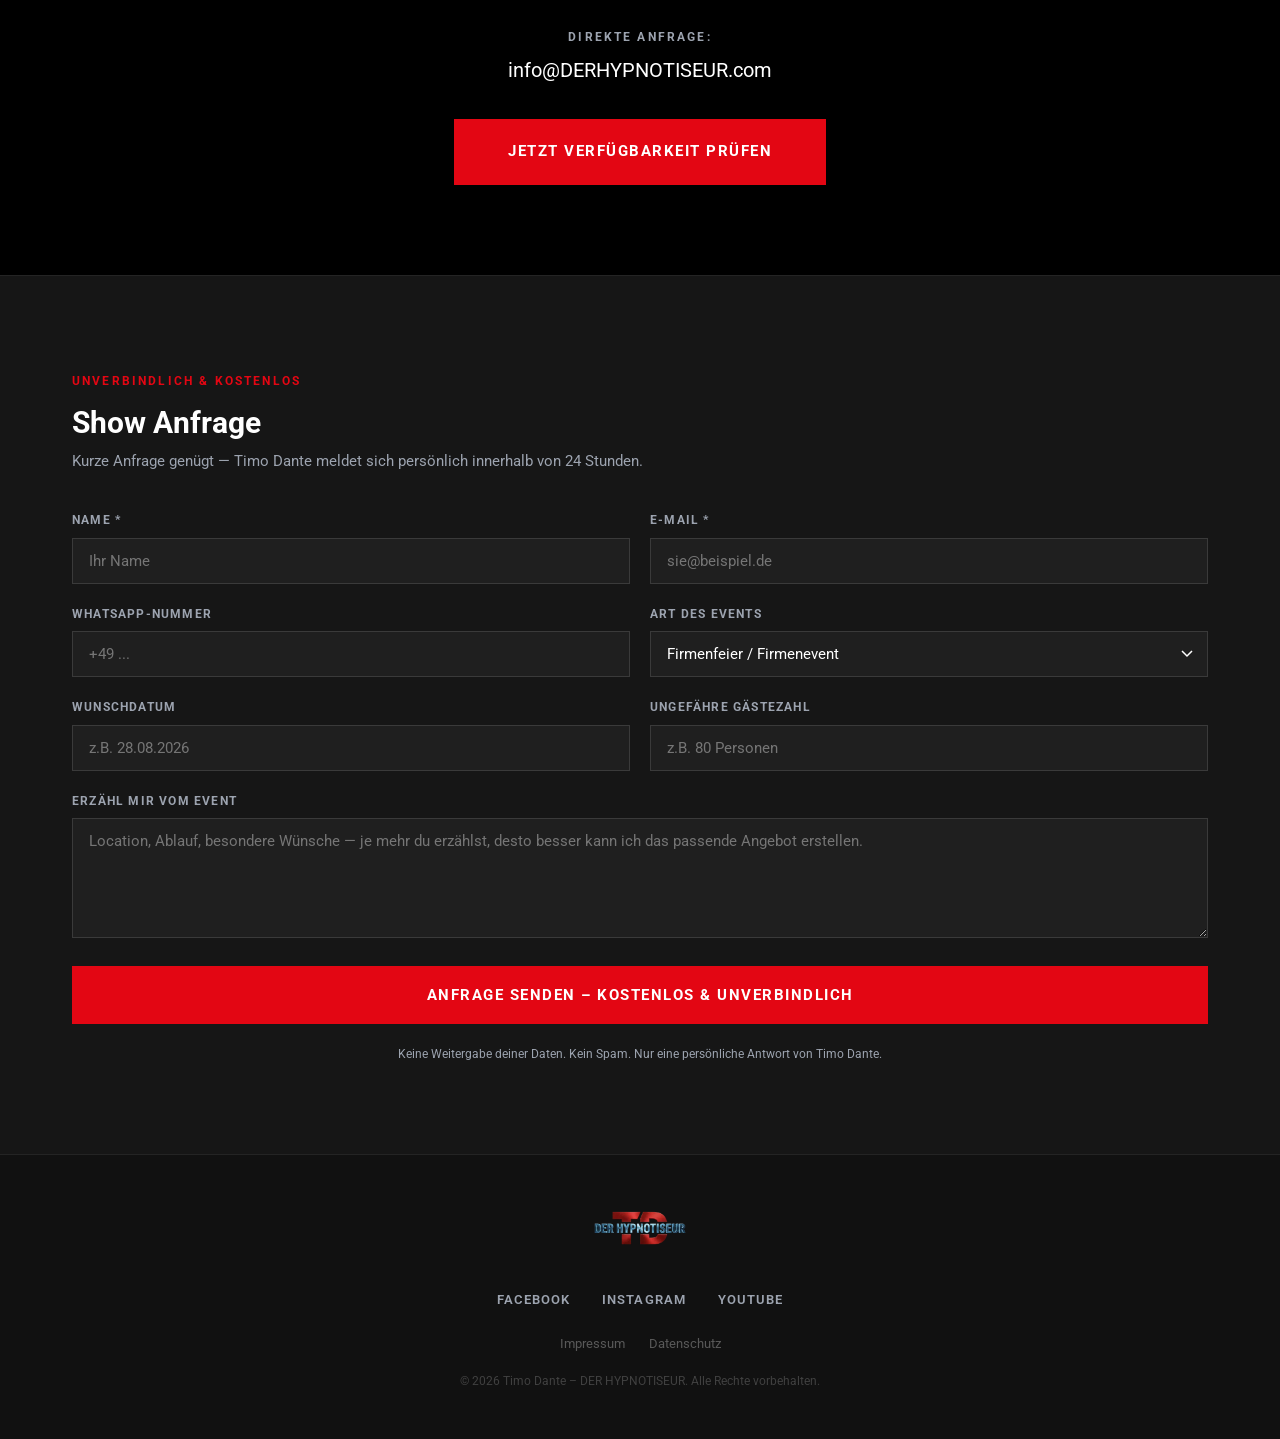
==== commit 2f2d968a: "Feature: WhatsApp-Nummer + Gästezahl in beiden Formularen - Telefonnummer → WhatsApp-Nummer (optiona" ====
--- a/index.html
+++ b/index.html
@@ -478,8 +478,8 @@
         </div>
         <div class="form-row">
           <div class="form-group">
-            <label for="telefon">Telefonnummer *</label>
-            <input type="text" id="telefon" name="telefon" placeholder="+49 ..." required>
+            <label for="whatsapp">WhatsApp-Nummer</label>
+            <input type="tel" id="whatsapp" name="whatsapp" placeholder="+49 ..." autocomplete="tel">
           </div>
           <div class="form-group">
             <label for="veranstaltung">Art des Events</label>
